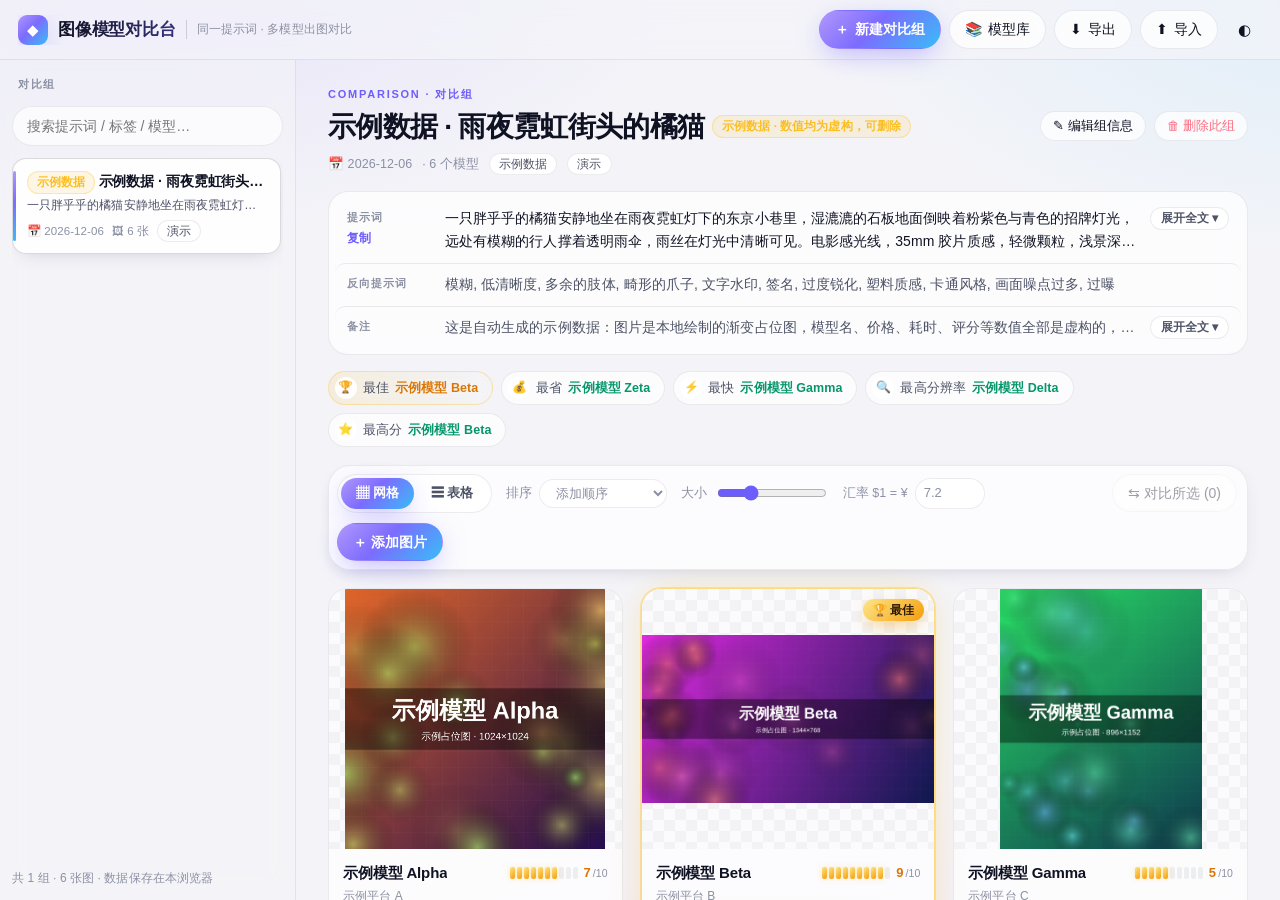
==== index.html @ 83174fe1 "图像模型对比台：初始版本" ====
<!doctype html>
<html lang="zh-Hans" data-theme="dark">
<head>
<meta charset="utf-8">
<meta name="viewport" content="width=device-width,initial-scale=1">
<title>图像模型对比台</title>
<link rel="icon" href="data:image/svg+xml,%3Csvg xmlns='http://www.w3.org/2000/svg' viewBox='0 0 100 100'%3E%3Ctext y='.9em' font-size='90'%3E🖼️%3C/text%3E%3C/svg%3E">
<style>
:root{
 --font:"Inter","SF Pro Display",-apple-system,BlinkMacSystemFont,"Segoe UI Variable Display","Segoe UI","PingFang SC","HarmonyOS Sans SC","MiSans","Microsoft YaHei UI","Microsoft YaHei","Noto Sans CJK SC","Noto Sans SC",sans-serif;
 --mono:"JetBrains Mono","SF Mono","Cascadia Code",ui-monospace,Menlo,Consolas,monospace;
 --bg:#07080c;--bg-glow1:rgba(124,92,255,.20);--bg-glow2:rgba(34,211,238,.10);--bg-glow3:rgba(236,72,153,.07);
 --surface:rgba(255,255,255,.035);--surface2:rgba(255,255,255,.065);--surface3:rgba(255,255,255,.10);--solid:#11131b;--solid2:#161924;
 --line:rgba(255,255,255,.075);--line2:rgba(255,255,255,.14);
 --fg:#f3f4f8;--fg2:#a7abba;--fg3:#676c7d;
 --acc:#8b7bff;--acc2:#6d5dfc;--acc-grad:linear-gradient(135deg,#b197fc 0%,#7c6cff 45%,#38bdf8 100%);--acc-glow:0 8px 28px -6px rgba(124,108,255,.55);
 --good:#34d399;--goodbg:rgba(52,211,153,.12);--gold:#fbbf24;--gold-grad:linear-gradient(135deg,#fde68a,#f59e0b);--bad:#fb7185;--warn:#fbbf24;
 --thumb:260px;--r-lg:20px;--r:14px;--r-sm:10px;
 --shadow:0 20px 50px -12px rgba(0,0,0,.6);--shadow-sm:0 6px 20px -8px rgba(0,0,0,.5);
 --checker:repeating-conic-gradient(rgba(255,255,255,.025) 0 25%,transparent 0 50%) 0 0/22px 22px,#0c0e14;
 --ease:cubic-bezier(.22,.8,.26,1);
}
[data-theme=light]{
 --bg:#f4f4f8;--bg-glow1:rgba(124,92,255,.14);--bg-glow2:rgba(56,189,248,.12);--bg-glow3:rgba(236,72,153,.06);
 --surface:rgba(255,255,255,.72);--surface2:rgba(255,255,255,.92);--surface3:rgba(15,20,45,.06);--solid:#ffffff;--solid2:#f7f7fb;
 --line:rgba(20,24,50,.08);--line2:rgba(20,24,50,.16);
 --fg:#0f1222;--fg2:#4d5266;--fg3:#8b90a3;
 --acc:#6d5dfc;--acc2:#5b4bf0;--good:#059669;--goodbg:rgba(5,150,105,.10);--gold:#d97706;
 --shadow:0 20px 50px -16px rgba(30,30,80,.25);--shadow-sm:0 6px 20px -10px rgba(30,30,80,.25);
 --checker:repeating-conic-gradient(rgba(15,20,45,.035) 0 25%,transparent 0 50%) 0 0/22px 22px,#fbfbfd;
}
*{box-sizing:border-box}
html,body{margin:0;height:100%}
body{background:radial-gradient(1100px 600px at 8% -12%,var(--bg-glow1),transparent 60%),radial-gradient(900px 520px at 105% -5%,var(--bg-glow2),transparent 60%),radial-gradient(800px 600px at 60% 120%,var(--bg-glow3),transparent 60%),var(--bg);background-attachment:fixed;color:var(--fg);font:14px/1.6 var(--font);-webkit-font-smoothing:antialiased;font-feature-settings:"cv11","ss01","tnum" 0;letter-spacing:.005em}
::selection{background:rgba(139,123,255,.35)}
::-webkit-scrollbar{width:10px;height:10px}::-webkit-scrollbar-thumb{background:var(--surface3);border-radius:10px;border:2px solid transparent;background-clip:padding-box}::-webkit-scrollbar-track{background:transparent}
button,input,select,textarea{font:inherit;color:inherit}
input,select,textarea{background:var(--surface);border:1px solid var(--line);border-radius:var(--r-sm);padding:8px 11px;outline:none;width:100%;transition:border-color .2s,box-shadow .2s,background .2s}
input:hover,select:hover,textarea:hover{border-color:var(--line2)}
input:focus,select:focus,textarea:focus{border-color:var(--acc);box-shadow:0 0 0 3px rgba(139,123,255,.18);background:var(--surface2)}
select option{background:var(--solid);color:var(--fg)}
textarea{resize:vertical;line-height:1.55}
input[type=checkbox]{width:16px;height:16px;accent-color:var(--acc);margin:0}
input[type=range]{padding:0;width:110px;accent-color:var(--acc);background:none;border:0;box-shadow:none}
input[type=file]{padding:6px;font-size:12px}
.num,td.num,.metric .v,.chip,.cny,.score b{font-variant-numeric:tabular-nums}
.btn{display:inline-flex;align-items:center;gap:6px;background:var(--surface);border:1px solid var(--line);border-radius:999px;padding:7px 15px;cursor:pointer;white-space:nowrap;transition:all .2s var(--ease);font-weight:500;backdrop-filter:blur(10px)}
.btn:hover{border-color:var(--line2);background:var(--surface2);transform:translateY(-1px)}
.btn:active{transform:translateY(0) scale(.98)}
.btn.primary{background:var(--acc-grad);border-color:transparent;color:#fff;box-shadow:var(--acc-glow);font-weight:600}
.btn.primary:hover{filter:brightness(1.08);box-shadow:0 10px 34px -6px rgba(124,108,255,.7)}
.btn.danger{color:var(--bad)}
.btn.danger:hover{border-color:rgba(251,113,133,.5);background:rgba(251,113,133,.08)}
.btn.sm{padding:4px 12px;font-size:12.5px}
.btn:disabled{opacity:.4;cursor:not-allowed;transform:none;box-shadow:none}
.icon-btn{background:none;border:1px solid transparent;border-radius:999px;width:36px;height:36px;display:inline-flex;align-items:center;justify-content:center;cursor:pointer;font-size:15px;transition:.2s}
.icon-btn:hover{background:var(--surface2);border-color:var(--line)}
.link{background:none;border:0;color:var(--acc);cursor:pointer;padding:0 4px;font-size:12px;font-weight:600}
.link:hover{text-decoration:underline}
.spacer{flex:1}
.hint{color:var(--fg3);font-size:12px}
/* header */
.top{height:60px;display:flex;align-items:center;gap:8px;padding:0 18px;border-bottom:1px solid var(--line);background:color-mix(in srgb,var(--bg) 70%,transparent);backdrop-filter:blur(18px) saturate(1.4);position:sticky;top:0;z-index:20}
.brand{display:flex;align-items:center;gap:10px;white-space:nowrap;min-width:0;overflow:hidden}
.logo{width:30px;height:30px;border-radius:9px;background:var(--acc-grad);display:grid;place-items:center;color:#fff;font-size:15px;box-shadow:var(--acc-glow);flex:none}
.brand-t{font-weight:750;font-size:17px;letter-spacing:-.01em;background:linear-gradient(90deg,var(--fg),color-mix(in srgb,var(--fg) 60%,var(--acc)));-webkit-background-clip:text;background-clip:text;color:transparent}
.brand small{font-weight:500;color:var(--fg3);font-size:12px;border-left:1px solid var(--line2);padding-left:10px}
.layout{display:flex;height:calc(100% - 60px)}
/* sidebar */
aside{width:296px;flex:none;border-right:1px solid var(--line);background:color-mix(in srgb,var(--bg) 55%,transparent);backdrop-filter:blur(14px);display:flex;flex-direction:column;padding:16px 12px 12px;gap:12px;overflow:hidden}
.side-title{font-size:11px;letter-spacing:.14em;text-transform:uppercase;color:var(--fg3);font-weight:700;padding:0 6px}
#search{border-radius:999px;padding-left:14px}
#setList{overflow:auto;flex:1;display:flex;flex-direction:column;gap:4px;padding-right:2px}
.set-item{position:relative;padding:11px 12px 11px 14px;border-radius:var(--r);cursor:pointer;border:1px solid transparent;transition:all .2s var(--ease)}
.set-item:hover{background:var(--surface);border-color:var(--line)}
.set-item.active{background:var(--surface2);border-color:var(--line2);box-shadow:var(--shadow-sm)}
.set-item.active::before{content:"";position:absolute;left:0;top:12px;bottom:12px;width:3px;border-radius:3px;background:var(--acc-grad)}
.set-item .t{font-weight:650;overflow:hidden;text-overflow:ellipsis;white-space:nowrap;letter-spacing:-.005em}
.set-item .p{font-size:12px;color:var(--fg2);overflow:hidden;display:-webkit-box;-webkit-line-clamp:1;-webkit-box-orient:vertical;margin-top:2px}
.set-item .s{font-size:11.5px;color:var(--fg3);display:flex;gap:8px;flex-wrap:wrap;margin-top:5px;align-items:center}
.tag{display:inline-block;background:var(--surface2);border:1px solid var(--line);border-radius:999px;padding:0 9px;font-size:11.5px;color:var(--fg2);line-height:20px}
.badge{display:inline-flex;align-items:center;gap:4px;border-radius:999px;padding:1px 9px;font-size:11.5px;font-weight:650;line-height:19px;white-space:nowrap}
.badge.warn{background:rgba(251,191,36,.12);color:var(--warn);border:1px solid rgba(251,191,36,.3)}
.badge.gold{background:var(--gold-grad);color:#2a1800}
/* main */
main{flex:1;overflow:auto;padding:26px 32px 80px;scroll-behavior:smooth}
.empty{max-width:560px;margin:12vh auto;text-align:center;color:var(--fg2)}
.empty .big{font-size:60px;filter:drop-shadow(0 10px 30px rgba(124,108,255,.5))}
.empty h2{color:var(--fg);letter-spacing:-.02em}
main.anim .set-head{animation:fadeUp .4s var(--ease)}
.eyebrow{font-size:11px;letter-spacing:.16em;text-transform:uppercase;color:var(--acc);font-weight:700;margin-bottom:6px}
.set-head h1{margin:0;font-size:28px;line-height:1.2;letter-spacing:-.025em;font-weight:780}
.row{display:flex;align-items:center;gap:8px;flex-wrap:wrap}
.meta-line{color:var(--fg3);font-size:12.5px;margin:10px 0 16px;display:flex;gap:10px;flex-wrap:wrap;align-items:center}
.prompt-box{background:var(--surface);border:1px solid var(--line);border-radius:var(--r-lg);padding:6px 6px;backdrop-filter:blur(12px);display:grid;gap:2px}
.pb-row{display:grid;grid-template-columns:86px 1fr;gap:12px;padding:9px 12px;border-radius:var(--r-sm);align-items:start}
.pb-row+.pb-row{border-top:1px solid var(--line)}
.lbl{font-size:11px;letter-spacing:.08em;color:var(--fg3);font-weight:700;padding-top:2px;display:flex;flex-direction:column;gap:2px}
.prompt{color:var(--fg)}
.prompt.neg{color:var(--fg2)}
/* collapsible */
.clampbox{display:flex;align-items:flex-start;gap:10px;min-width:0}
.clampbox .clamp{flex:1;min-width:0;display:-webkit-box;-webkit-box-orient:vertical;-webkit-line-clamp:var(--lines,2);overflow:hidden;white-space:pre-wrap;word-break:break-word;transition:color .2s}
.clampbox:not(.open):not(.short) .clamp{cursor:pointer}
.clampbox:not(.open):not(.short) .clamp:hover{color:var(--fg)}
.clampbox.open .clamp{display:block;-webkit-line-clamp:unset;overflow:visible;animation:fadeIn .25s}
.toggle{flex:none;background:var(--surface2);border:1px solid var(--line);color:var(--fg2);border-radius:999px;padding:1px 10px;font-size:11.5px;cursor:pointer;font-weight:600;transition:.2s;white-space:nowrap}
.toggle:hover{color:var(--fg);border-color:var(--acc)}
.toggle .t-close{display:none}
.clampbox.open .toggle .t-open{display:none}
.clampbox.open .toggle .t-close{display:inline}
.clampbox.short .toggle{display:none}
.summary{display:flex;gap:8px;flex-wrap:wrap;margin:16px 0 4px}
.sum-item{display:inline-flex;align-items:center;gap:6px;background:var(--surface);border:1px solid var(--line);border-radius:999px;padding:5px 14px 5px 6px;font-size:12.5px;color:var(--fg2);backdrop-filter:blur(10px)}
.sum-item .ic{width:22px;height:22px;border-radius:50%;display:grid;place-items:center;background:var(--surface2);font-size:12px}
.sum-item b{color:var(--good);font-weight:650}
.sum-item.gold{border-color:rgba(251,191,36,.35);background:linear-gradient(90deg,rgba(251,191,36,.12),transparent)}
.sum-item.gold b{color:var(--gold)}
/* toolbar */
.toolbar{display:flex;gap:10px 14px;align-items:center;flex-wrap:wrap;margin:18px 0;position:sticky;top:-14px;z-index:5;padding:8px 10px 8px 8px;background:color-mix(in srgb,var(--solid) 72%,transparent);backdrop-filter:blur(18px) saturate(1.3);border:1px solid var(--line);border-radius:22px;box-shadow:var(--shadow-sm)}
.toolbar label{display:flex;align-items:center;gap:7px;color:var(--fg3);font-size:12.5px;white-space:nowrap;font-weight:500}
.toolbar select{width:auto;border-radius:999px;padding:5px 12px;font-size:13px}
.toolbar input[type=number]{width:70px;padding:4px 8px;border-radius:999px;font-size:13px}
.seg{display:inline-flex;background:var(--surface);border:1px solid var(--line);border-radius:999px;padding:3px;gap:2px}
.seg button{background:none;border:0;padding:5px 15px;cursor:pointer;border-radius:999px;color:var(--fg2);font-weight:600;font-size:13px;transition:all .25s var(--ease)}
.seg button:hover{color:var(--fg)}
.seg button.on{background:var(--acc-grad);color:#fff;box-shadow:var(--acc-glow)}
/* grid */
.grid{display:grid;grid-template-columns:repeat(auto-fill,minmax(var(--thumb),1fr));gap:18px}
.card{background:var(--surface);border:1px solid var(--line);border-radius:var(--r-lg);overflow:hidden;position:relative;display:flex;flex-direction:column;transition:transform .35s var(--ease),box-shadow .35s var(--ease),border-color .3s;backdrop-filter:blur(10px)}
main.anim .card{animation:fadeUp .45s var(--ease) both}
main.anim .card:nth-child(2){animation-delay:.03s}main.anim .card:nth-child(3){animation-delay:.06s}main.anim .card:nth-child(4){animation-delay:.09s}main.anim .card:nth-child(5){animation-delay:.12s}main.anim .card:nth-child(n+6){animation-delay:.15s}
.card:hover{transform:translateY(-4px);border-color:var(--line2);box-shadow:var(--shadow),0 0 0 1px rgba(139,123,255,.25),0 0 40px -10px rgba(124,108,255,.45)}
.card.is-best{border-color:rgba(251,191,36,.55);box-shadow:0 0 0 1px rgba(251,191,36,.35),0 0 36px -12px rgba(251,191,36,.55)}
.card.picked{box-shadow:0 0 0 2px var(--acc),var(--acc-glow)}
.thumb{height:var(--thumb);background:var(--checker);display:flex;align-items:center;justify-content:center;cursor:zoom-in;overflow:hidden;position:relative}
.thumb::after{content:"";position:absolute;inset:auto 0 0 0;height:40%;background:linear-gradient(transparent,rgba(0,0,0,.25));opacity:0;transition:.3s;pointer-events:none}
.card:hover .thumb::after{opacity:1}
.thumb img{max-width:100%;max-height:100%;object-fit:contain;display:block;transition:transform .6s var(--ease)}
.card:hover .thumb img{transform:scale(1.035)}
.pick{position:absolute;top:10px;left:10px;background:rgba(10,12,18,.55);backdrop-filter:blur(10px);border:1px solid rgba(255,255,255,.15);border-radius:999px;padding:3px 10px 3px 7px;display:flex;align-items:center;gap:6px;font-size:11.5px;color:#fff;cursor:pointer;z-index:2;opacity:.0;transition:.25s;font-weight:600}
.card:hover .pick,.card.picked .pick,.grid.has-picks .pick{opacity:1}
.best-badge{position:absolute;top:10px;right:10px;background:var(--gold-grad);color:#2a1800;border-radius:999px;padding:2px 10px;font-size:11.5px;font-weight:750;z-index:2;box-shadow:0 6px 18px -4px rgba(245,158,11,.6)}
.cap{padding:12px 14px 14px;display:flex;flex-direction:column;gap:8px}
.cap-row{display:flex;justify-content:space-between;gap:8px;align-items:center}
.cap .model{font-weight:700;font-size:15px;letter-spacing:-.01em;overflow:hidden;text-overflow:ellipsis;white-space:nowrap}
.cap .prov{font-size:12px;color:var(--fg3);overflow:hidden;text-overflow:ellipsis;white-space:nowrap;margin-top:-6px}
.chips{display:flex;flex-wrap:wrap;gap:5px}
.chip{display:inline-flex;align-items:center;gap:4px;font-size:11.5px;background:var(--surface2);border:1px solid var(--line);border-radius:999px;padding:1px 9px;color:var(--fg2);white-space:nowrap;line-height:20px}
.chip .cny{color:var(--fg3)}
.chip.hl,td.hl{background:var(--goodbg);color:var(--good);border-color:rgba(52,211,153,.3);font-weight:650}
.chip.hl .cny{color:inherit;opacity:.75}
.card .edit{position:absolute;right:10px;top:calc(var(--thumb) - 42px);opacity:0;transform:translateY(6px);transition:.25s var(--ease);background:rgba(10,12,18,.6);color:#fff;border-color:rgba(255,255,255,.18)}
.card:hover .edit{opacity:1;transform:none}
.cny{color:var(--fg3);font-weight:500;font-size:.88em;margin-left:2px}
/* 10-point score */
.score{display:inline-flex;align-items:center;gap:6px;white-space:nowrap}
.score .segs{display:inline-flex;gap:2px}
.score .segs i{width:5px;height:12px;border-radius:2px;background:var(--surface3)}
.score .segs i.on{background:var(--gold-grad);box-shadow:0 0 6px -1px rgba(251,191,36,.6)}
.score b{font-size:13px;color:var(--gold);font-weight:750}
.score small{color:var(--fg3);font-size:10.5px;margin-left:-4px}
.score.lg .segs i{width:12px;height:18px;border-radius:4px}
.score.lg b{font-size:20px}
.score.lg small{font-size:12px}
.score-input{display:inline-flex;gap:4px;flex-wrap:wrap}
.score-input button{width:30px;height:30px;border-radius:8px;border:1px solid var(--line);background:var(--surface);color:var(--fg2);cursor:pointer;font-size:12.5px;font-weight:650;transition:all .15s var(--ease);padding:0}
.score-input button:hover{border-color:var(--gold);transform:translateY(-1px)}
.score-input button.on{background:var(--gold-grad);border-color:transparent;color:#2a1800;box-shadow:0 4px 12px -4px rgba(245,158,11,.6)}
.score-input button.pre{background:rgba(251,191,36,.25);color:var(--fg)}
.add-card{border:1.5px dashed var(--line2);border-radius:var(--r-lg);min-height:calc(var(--thumb) + 96px);display:flex;flex-direction:column;align-items:center;justify-content:center;color:var(--fg3);cursor:pointer;gap:6px;text-align:center;padding:16px;transition:all .25s var(--ease);background:linear-gradient(135deg,transparent,rgba(124,108,255,.04))}
.add-card:hover{border-color:var(--acc);color:var(--fg);background:linear-gradient(135deg,rgba(124,108,255,.06),rgba(56,189,248,.06))}
.add-card .plus{width:52px;height:52px;border-radius:50%;display:grid;place-items:center;font-size:26px;background:var(--surface2);border:1px solid var(--line);transition:.3s var(--ease)}
.add-card:hover .plus{background:var(--acc-grad);color:#fff;box-shadow:var(--acc-glow);transform:rotate(90deg)}
/* table */
.tbl-wrap{overflow:auto;border:1px solid var(--line);border-radius:var(--r-lg);background:var(--surface);backdrop-filter:blur(12px)}
main.anim .tbl-wrap{animation:fadeUp .4s var(--ease)}
table{border-collapse:separate;border-spacing:0;width:100%;font-size:13px}
th,td{padding:11px 14px;border-bottom:1px solid var(--line);text-align:left;vertical-align:middle}
tbody tr:last-child td{border-bottom:0}
th{position:sticky;top:0;background:color-mix(in srgb,var(--solid) 92%,transparent);backdrop-filter:blur(10px);font-weight:700;color:var(--fg3);white-space:nowrap;z-index:1;font-size:11.5px;letter-spacing:.06em}
th[data-sort]{cursor:pointer}
th[data-sort]:hover{color:var(--fg)}
th.sorted{color:var(--acc)}
tbody tr{cursor:pointer;transition:background .2s}
tbody tr:hover{background:var(--surface2)}
td.num{white-space:nowrap}
td.hl{border-radius:0}
td .mini{width:72px;height:72px;object-fit:cover;border-radius:12px;display:block;background:var(--checker);transition:transform .3s var(--ease);box-shadow:var(--shadow-sm)}
tbody tr:hover .mini{transform:scale(1.06)}
td.params{max-width:240px;color:var(--fg2);font-size:12px;white-space:pre-wrap;font-family:var(--mono);font-size:11.5px}
td.notes{max-width:280px;color:var(--fg2);font-size:12px}
tr.best-row td:first-child{box-shadow:inset 3px 0 0 var(--gold)}
.tbl-model{font-weight:700;font-size:14px}
/* overlays & modals */
.overlay{position:fixed;inset:0;z-index:100;background:rgba(4,5,9,.72);backdrop-filter:blur(14px) saturate(1.2);display:flex;animation:fadeIn .22s ease}
.modal-wrap{align-items:center;justify-content:center;padding:24px}
.modal{background:color-mix(in srgb,var(--solid) 94%,transparent);border:1px solid var(--line2);border-radius:24px;box-shadow:var(--shadow),0 0 0 1px rgba(255,255,255,.02) inset;width:min(640px,100%);max-height:calc(100vh - 48px);display:flex;flex-direction:column;animation:pop .3s var(--ease)}
.modal.wide{width:min(1120px,100%)}
.modal header{padding:16px 22px;border-bottom:1px solid var(--line);display:flex;align-items:center;gap:10px}
.modal header h2{margin:0;font-size:18px;letter-spacing:-.015em;font-weight:750}
.modal .body{padding:20px 22px;overflow:auto}
.modal footer{padding:14px 22px;border-top:1px solid var(--line);display:flex;gap:8px;justify-content:flex-end;flex-wrap:wrap;align-items:center}
.form label{display:flex;flex-direction:column;gap:6px;font-size:12px;color:var(--fg3);margin-bottom:14px;font-weight:600;letter-spacing:.02em}
.form label small{color:var(--fg3);font-weight:400;letter-spacing:0}
.form label.check{flex-direction:row;align-items:center;gap:8px;color:var(--fg2);font-size:13px}
.form-sec{font-size:11px;letter-spacing:.14em;color:var(--acc);font-weight:750;margin:4px 0 10px;text-transform:uppercase}
.g2{display:grid;grid-template-columns:1fr 1fr;gap:12px}
.g3{display:grid;grid-template-columns:1fr 1fr 1fr;gap:12px}
.cost-in{display:flex;gap:6px}
.cost-in input{flex:1;min-width:0}
.cost-in select{width:88px;flex:none}
.cny-live{font-size:12.5px;color:var(--good);font-weight:650;min-height:18px;font-variant-numeric:tabular-nums}
.ef{display:grid;grid-template-columns:minmax(0,1fr) minmax(0,1.25fr);gap:22px}
.ef-preview{background:var(--checker);border-radius:var(--r-lg);border:1px solid var(--line);display:flex;align-items:center;justify-content:center;min-height:320px;max-height:72vh;overflow:hidden;position:sticky;top:0}
.ef-preview img{max-width:100%;max-height:72vh;object-fit:contain}
.score-row{display:flex;align-items:center;gap:10px;flex-wrap:wrap;margin-bottom:14px}
.score-row .lbl2{font-size:12px;color:var(--fg3);font-weight:600}
.queue-info{color:var(--fg3);font-size:13px;margin-right:auto}
/* lightbox */
.lb{flex-direction:row;background:rgba(3,4,7,.88)}
.lb-stage{flex:1;position:relative;overflow:hidden;min-width:0}
.zoom-stage{position:absolute;inset:0;overflow:hidden;cursor:grab;touch-action:none;display:flex;align-items:center;justify-content:center}
.zoom-stage.dragging{cursor:grabbing}
.lb .zoom-stage{inset:56px 24px 76px}
.zoom-stage img{max-width:100%;max-height:100%;object-fit:contain;transform-origin:center center;user-select:none;-webkit-user-drag:none;will-change:transform;border-radius:4px;box-shadow:0 30px 80px -20px rgba(0,0,0,.8);animation:imgIn .35s var(--ease)}
.glass-dark{background:rgba(18,20,28,.6);backdrop-filter:blur(16px) saturate(1.4);border:1px solid rgba(255,255,255,.1);color:#fff}
.lb-tools{position:absolute;left:50%;bottom:18px;transform:translateX(-50%);display:flex;gap:2px;align-items:center;border-radius:999px;padding:5px;z-index:3}
.lb-tools button{background:none;border:0;color:#fff;cursor:pointer;padding:5px 12px;border-radius:999px;font-size:13px;transition:.2s}
.lb-tools button:hover{background:rgba(255,255,255,.12)}
.lb-tools .pct{min-width:54px;text-align:center;font-variant-numeric:tabular-nums;font-size:12.5px;opacity:.85}
.lb-tools .sep{width:1px;height:16px;background:rgba(255,255,255,.15);margin:0 4px}
.lb-nav{position:absolute;top:50%;transform:translateY(-50%);width:48px;height:48px;border-radius:50%;font-size:22px;cursor:pointer;z-index:3;transition:all .25s var(--ease);display:grid;place-items:center}
.lb-nav:hover{background:var(--acc-grad);border-color:transparent;box-shadow:var(--acc-glow);transform:translateY(-50%) scale(1.06)}
.lb-nav.prev{left:18px}.lb-nav.next{right:18px}
.lb-top{position:absolute;top:14px;left:18px;right:70px;display:flex;justify-content:space-between;gap:8px;z-index:3;pointer-events:none}
.lb-top>*{pointer-events:auto;border-radius:999px;padding:4px 14px;font-size:12.5px}
.lb-top .keys{color:rgba(255,255,255,.65)}
.lb-panel{width:420px;flex:none;background:color-mix(in srgb,var(--solid) 92%,transparent);backdrop-filter:blur(20px);border-left:1px solid var(--line);overflow:auto;padding:24px 22px 36px;animation:slideIn .35s var(--ease)}
.lb-panel h2{margin:8px 0 2px;font-size:24px;letter-spacing:-.025em;word-break:break-word;font-weight:780;line-height:1.2}
.lb-panel .prov{color:var(--fg3);margin-bottom:12px;font-size:13px}
.metrics{display:grid;grid-template-columns:1fr 1fr;gap:8px;margin:18px 0 6px}
.metric{background:var(--surface);border-radius:var(--r);padding:11px 13px;border:1px solid var(--line);transition:.2s;position:relative;overflow:hidden}
.metric .k{font-size:11px;color:var(--fg3);letter-spacing:.06em;font-weight:650}
.metric .v{font-size:18px;font-weight:750;letter-spacing:-.01em;word-break:break-all;margin-top:2px}
.metric .v .cny{font-size:12.5px}
.metric.hl{border-color:rgba(52,211,153,.4);background:linear-gradient(135deg,rgba(52,211,153,.14),rgba(52,211,153,.03))}
.metric.hl .v{color:var(--good)}
.metric .tagline{font-size:11px;color:var(--good);font-weight:650;margin-top:2px}
.sec{margin-top:18px}
.sec h3{font-size:11px;color:var(--fg3);margin:0 0 7px;font-weight:750;letter-spacing:.1em}
.sec .txt{white-space:pre-wrap;word-break:break-word;background:var(--surface);border:1px solid var(--line);border-radius:var(--r-sm);padding:9px 12px;font-size:13px}
.sec .clampbox{background:var(--surface);border:1px solid var(--line);border-radius:var(--r-sm);padding:9px 12px;font-size:13px;color:var(--fg2)}
.kv{width:100%;border-collapse:separate;border-spacing:0;font-size:12.5px;background:var(--surface);border:1px solid var(--line);border-radius:var(--r-sm);overflow:hidden}
.kv td{padding:7px 12px;border-bottom:1px solid var(--line)}
.kv tr:last-child td{border-bottom:0}
.kv td:first-child{color:var(--fg3);white-space:nowrap;width:1%}
.kv td:last-child{font-family:var(--mono);font-size:12px}
.pros .txt{border-left:3px solid var(--good)}
.cons .txt{border-left:3px solid var(--bad)}
.lb-actions{display:flex;gap:6px;flex-wrap:wrap;margin-top:22px}
.close-x{position:absolute;top:12px;right:434px;z-index:4;width:38px;height:38px}
/* compare */
.cmp{flex-direction:column;background:rgba(3,4,7,.92)}
.cmp-bar{display:flex;align-items:center;gap:14px;padding:12px 18px;border-bottom:1px solid var(--line);flex-wrap:wrap;background:color-mix(in srgb,var(--solid) 85%,transparent)}
.cmp-bar label{display:flex;gap:7px;align-items:center;font-size:13px;color:var(--fg2)}
.cmp-grid{flex:1;display:grid;gap:10px;padding:10px;min-height:0;grid-auto-rows:minmax(0,1fr)}
.cmp-pane{display:flex;flex-direction:column;background:var(--solid);border-radius:var(--r-lg);overflow:hidden;min-height:0;border:1px solid var(--line);animation:fadeUp .4s var(--ease) both}
.cmp-pane.is-best{border-color:rgba(251,191,36,.55)}
.cmp-head{padding:9px 12px;display:flex;gap:6px;align-items:center;flex-wrap:wrap;font-size:12px;border-bottom:1px solid var(--line)}
.cmp-head b{font-size:14px;margin-right:4px;letter-spacing:-.01em}
.cmp-stage{flex:1;position:relative;background:var(--checker);min-height:0}
#dropOverlay{position:fixed;inset:12px;z-index:300;display:none;align-items:center;justify-content:center;background:radial-gradient(circle at center,rgba(124,108,255,.25),rgba(7,8,12,.6));border:2px dashed var(--acc);border-radius:28px;font-size:24px;font-weight:750;color:#fff;letter-spacing:-.01em;pointer-events:none;backdrop-filter:blur(6px)}
#dropOverlay.on{display:flex;animation:fadeIn .2s}
#toast{position:fixed;left:50%;bottom:30px;transform:translateX(-50%) translateY(20px);background:color-mix(in srgb,var(--solid) 85%,transparent);backdrop-filter:blur(16px);border:1px solid var(--line2);color:var(--fg);padding:10px 18px;border-radius:999px;opacity:0;transition:all .3s var(--ease);z-index:400;pointer-events:none;font-weight:600;box-shadow:var(--shadow)}
#toast.on{opacity:1;transform:translateX(-50%)}
.only-mobile{display:none}
.lib-table td,.lib-table th{font-size:13px}
@keyframes fadeIn{from{opacity:0}to{opacity:1}}
@keyframes fadeUp{from{opacity:0;transform:translateY(10px)}to{opacity:1;transform:none}}
@keyframes pop{from{opacity:0;transform:translateY(8px) scale(.97)}to{opacity:1;transform:none}}
@keyframes slideIn{from{opacity:0;transform:translateX(24px)}to{opacity:1;transform:none}}
@keyframes imgIn{from{opacity:0;filter:blur(6px)}to{opacity:1;filter:none}}
@media (prefers-reduced-motion:reduce){*{animation:none!important;transition:none!important}}
@media (max-width:900px){
 aside{position:fixed;top:60px;bottom:0;left:0;z-index:30;transform:translateX(-100%);transition:.3s var(--ease);box-shadow:var(--shadow);background:var(--solid)}
 aside.open{transform:none}
 .only-mobile{display:inline-flex}
 .top{gap:4px;padding:0 10px}
 .top .btn .lbl-txt,.brand small{display:none}
 .top .btn{padding:7px 10px}
 .brand-t{font-size:15px}
 main{padding:16px 14px 60px}
 .set-head h1{font-size:22px}
 .toolbar{border-radius:var(--r-lg)}
 .pick{opacity:1}
 .pb-row{grid-template-columns:1fr;gap:4px}
 .lb{flex-direction:column}
 .lb-stage{flex:none;height:55vh}
 .lb .zoom-stage{inset:48px 8px 64px}
 .lb-panel{width:auto;border-left:0;border-top:1px solid var(--line)}
 .lb-top .keys{display:none}
 .close-x{right:12px}
 .ef{grid-template-columns:1fr}
 .ef-preview{position:static;min-height:200px;max-height:40vh}
 .ef-preview img{max-height:40vh}
 .g3{grid-template-columns:1fr 1fr}
}

</style>
</head>
<body>
<header class="top">
  <button id="btnMenu" class="icon-btn only-mobile" title="对比组列表">☰</button>
  <div class="brand"><span class="logo">◆</span><span class="brand-t">图像模型对比台</span><small>同一提示词 · 多模型出图对比</small></div>
  <div class="spacer"></div>
  <button id="btnNewSet" class="btn primary">＋ <span class="lbl-txt">新建对比组</span></button>
  <button id="btnModels" class="btn">📚 <span class="lbl-txt">模型库</span></button>
  <button id="btnExport" class="btn" title="导出全部数据（含图片）为一个 JSON 文件">⬇ <span class="lbl-txt">导出</span></button>
  <button id="btnImport" class="btn" title="从导出的 JSON 文件导入">⬆ <span class="lbl-txt">导入</span></button>
  <button id="btnTheme" class="icon-btn" title="切换深色 / 浅色">◐</button>
</header>
<div class="layout">
  <aside id="sidebar">
    <div class="side-title">对比组</div>
    <input id="search" type="search" placeholder="搜索提示词 / 标签 / 模型…">
    <div id="setList"></div>
    <div class="hint" id="storageHint"></div>
  </aside>
  <main id="main"></main>
</div>
<div id="dropOverlay">松开鼠标，把图片添加到当前对比组</div>
<div id="toast"></div>
<input type="file" id="addFiles" accept="image/*" multiple hidden>
<input type="file" id="importFile" accept=".json,application/json" hidden>
<datalist id="modelList"></datalist>
<script>
'use strict';
/* ========== 工具函数 ========== */
const $=(s,r=document)=>r.querySelector(s);
const $$=(s,r=document)=>[...r.querySelectorAll(s)];
const esc=s=>String(s??'').replace(/[&<>"']/g,c=>({'&':'&amp;','<':'&lt;','>':'&gt;','"':'&quot;',"'":'&#39;'}[c]));
const uid=()=>Date.now().toString(36)+Math.random().toString(36).slice(2,8);
const today=()=>{const d=new Date();return d.getFullYear()+'-'+String(d.getMonth()+1).padStart(2,'0')+'-'+String(d.getDate()).padStart(2,'0')};
const numOrNull=v=>{if(v===''||v==null)return null;const n=Number(v);return isFinite(n)?n:null};
function toast(msg){const t=$('#toast');t.textContent=msg;t.classList.add('on');clearTimeout(toast._t);toast._t=setTimeout(()=>t.classList.remove('on'),2200)}
const pref={get(k,d){try{const v=localStorage.getItem('imc.'+k);return v==null?d:JSON.parse(v)}catch(e){return d}},set(k,v){try{localStorage.setItem('imc.'+k,JSON.stringify(v))}catch(e){}}};

/* ========== IndexedDB ========== */
let db;
function openDB(){return new Promise((res,rej)=>{const r=indexedDB.open('image-model-compare',1);
 r.onupgradeneeded=()=>{const d=r.result;d.createObjectStore('sets',{keyPath:'id'});const es=d.createObjectStore('entries',{keyPath:'id'});es.createIndex('setId','setId');d.createObjectStore('models',{keyPath:'name'});d.createObjectStore('meta',{keyPath:'key'})};
 r.onsuccess=()=>res(r.result);r.onerror=()=>rej(r.error)})}
const reqP=r=>new Promise((res,rej)=>{r.onsuccess=()=>res(r.result);r.onerror=()=>rej(r.error)});
const store=(s,m='readonly')=>db.transaction(s,m).objectStore(s);
const idb={all:s=>reqP(store(s).getAll()),get:(s,k)=>reqP(store(s).get(k)),put:(s,v)=>reqP(store(s,'readwrite').put(v)),del:(s,k)=>reqP(store(s,'readwrite').delete(k)),clear:s=>reqP(store(s,'readwrite').clear())};

/* ========== 状态 ========== */
const S={sets:[],entries:[],models:[],cur:pref.get('cur',null),view:pref.get('view','grid'),sort:pref.get('sort','order'),thumb:pref.get('thumb',260),rate:pref.get('rate',7.2),q:'',picked:new Set()};
const urls=new Map();
function urlOf(e){if(!e.blob)return '';if(!urls.has(e.id))urls.set(e.id,URL.createObjectURL(e.blob));return urls.get(e.id)}
function dropUrl(id){if(urls.has(id)){URL.revokeObjectURL(urls.get(id));urls.delete(id)}}
const cur=()=>S.sets.find(s=>s.id===S.cur);
const entriesOf=id=>S.entries.filter(e=>e.setId===id);
const modelByName=n=>S.models.find(m=>m.name.toLowerCase()===String(n||'').trim().toLowerCase());

/* ========== 格式化 ========== */
const CURRENCIES=['$','¥','积分','其他'];
function trimNum(n){return Number(n).toFixed(4).replace(/\.?0+$/,'')}
const fmtCNY=v=>'¥'+(v>0&&v<0.01?v.toFixed(4).replace(/0+$/,''):v.toFixed(2));
/* 成本显示（HTML）：美元自动附带人民币折算 */
function fmtCost(e,cny=true){if(e.cost==null)return '—';const c=e.currency||'$';let s=(c==='¥'||c==='$')?c+trimNum(e.cost):trimNum(e.cost)+' '+esc(c);if(cny&&c==='$')s+=` <span class="cny">≈ ${fmtCNY(costCNY(e))}</span>`;return s}
const fmtTime=t=>t==null?'—':trimNum(Math.round(t*100)/100)+'s';
const fmtRes=e=>e.width&&e.height?`${e.width}×${e.height}`:'—';
const mp=e=>e.width&&e.height?(e.width*e.height/1e6).toFixed(2)+' MP':'';
function aspectOf(w,h){if(!w||!h)return '';const r=w/h;const C=[[1,1],[4,3],[3,4],[16,9],[9,16],[3,2],[2,3],[21,9],[9,21],[5,4],[4,5],[2,1],[1,2],[7,4],[4,7],[12,5],[5,12]];
 for(const[a,b]of C)if(Math.abs(r-a/b)<0.012)return a+':'+b;const gcd=(x,y)=>y?gcd(y,x%y):x;const g=gcd(Math.round(w),Math.round(h));if(w/g<=32&&h/g<=32)return w/g+':'+h/g;return r>=1?r.toFixed(2)+':1':'1:'+(1/r).toFixed(2)}
const aspect=e=>e.aspect||aspectOf(e.width,e.height)||'—';
/* 10 分制评分条 */
function stars(n,cls=''){n=Math.round(n||0);let s='';for(let i=1;i<=10;i++)s+=`<i class="${i<=n?'on':''}"></i>`;return `<span class="score ${cls}" title="${n?n+' / 10':'未评分'}"><span class="segs">${s}</span><b>${n||'–'}</b><small>/10</small></span>`}
function parseParams(t){const lines=String(t||'').split(/\n|；|;/).map(s=>s.trim()).filter(Boolean);if(!lines.length)return null;const kv=[];
 for(const l of lines){const m=l.match(/^([^:：=]{1,40})[:：=]\s*(.*)$/);if(!m)return null;kv.push([m[1].trim(),m[2].trim()])}return kv}
function costCNY(e){if(e.cost==null)return null;if(e.currency==='¥')return e.cost;if(e.currency==='$'||!e.currency)return e.cost*(Number(S.rate)||7.2);return null}

/* 可折叠文本（提示词等） */
const expanded=new Set();
function clampBox(key,text,lines=2,cls=''){return `<div class="clampbox ${expanded.has(key)?'open':''}" style="--lines:${lines}"><div class="clamp ${cls}" title="${expanded.has(key)?'':'点击展开全文'}">${esc(text)}</div><button type="button" class="toggle" data-toggle="${esc(key)}"><span class="t-open">展开全文 ▾</span><span class="t-close">收起 ▴</span></button></div>`}
function fixClamps(root=document){requestAnimationFrame(()=>$$('.clampbox',root).forEach(b=>{if(b.classList.contains('open'))return;const c=$('.clamp',b);b.classList.toggle('short',c.scrollHeight<=c.clientHeight+2)}))}
document.addEventListener('click',ev=>{let t=ev.target.closest('[data-toggle]');
 if(!t){const c=ev.target.closest('.clampbox:not(.open):not(.short) .clamp');if(c)t=$('[data-toggle]',c.parentNode)}
 if(!t)return;ev.stopPropagation();const k=t.dataset.toggle;const b=t.closest('.clampbox');
 if(expanded.has(k))expanded.delete(k);else expanded.add(k);b.classList.toggle('open',expanded.has(k));$('.clamp',b).title=expanded.has(k)?'':'点击展开全文';if(!expanded.has(k))fixClamps(b.parentNode)},true);

/* 本组最优值 */
function computeBest(es){
 const r={cheap:new Set(),fast:new Set(),res:new Set(),score:new Set()};
 const pick=(arr,fn,dir,set)=>{const v=arr.map(e=>[e,fn(e)]).filter(x=>x[1]!=null&&!isNaN(x[1]));if(v.length<2)return;const b=dir<0?Math.min(...v.map(x=>x[1])):Math.max(...v.map(x=>x[1]));if(v.every(x=>x[1]===b))return;v.filter(x=>x[1]===b).forEach(x=>set.add(x[0].id))};
 let costFn=costCNY;
 if(!es.some(e=>costCNY(e)!=null)){const cs=new Set(es.filter(e=>e.cost!=null).map(e=>e.currency));if(cs.size===1)costFn=e=>e.cost}
 pick(es,costFn,-1,r.cheap);pick(es,e=>e.time,-1,r.fast);pick(es,e=>e.width&&e.height?e.width*e.height:null,1,r.res);pick(es,e=>e.score||null,1,r.score);
 return r}
function sortEntries(es){const k=S.sort;const a=[...es];const nl=(x,y,f)=>{const A=f(x),B=f(y);if(A==null&&B==null)return 0;if(A==null)return 1;if(B==null)return -1;return A-B};
 const fns={order:(x,y)=>(x.order||0)-(y.order||0),model:(x,y)=>String(x.model).localeCompare(String(y.model),'zh-Hans'),
  cost:(x,y)=>nl(x,y,e=>costCNY(e)??e.cost),time:(x,y)=>nl(x,y,e=>e.time),score:(x,y)=>(y.score||0)-(x.score||0),res:(x,y)=>((y.width||0)*(y.height||0))-((x.width||0)*(x.height||0)),best:(x,y)=>(y.best?1:0)-(x.best?1:0)};
 return a.sort((x,y)=>(fns[k]||fns.order)(x,y)||(x.order||0)-(y.order||0))}
const SORTS=[['order','添加顺序'],['model','模型名称'],['cost','成本 低→高'],['time','速度 快→慢'],['score','评分 高→低'],['res','分辨率 高→低'],['best','最佳优先']];

/* ========== 渲染：侧栏 ========== */
function sortedSets(){return [...S.sets].sort((a,b)=>String(b.date||'').localeCompare(String(a.date||''))||(b.createdAt||0)-(a.createdAt||0))}
function renderSidebar(){
 const q=S.q.trim().toLowerCase();
 const list=sortedSets().filter(s=>{if(!q)return true;const hay=[s.title,s.prompt,s.negative,s.notes,(s.tags||[]).join(' '),...entriesOf(s.id).map(e=>e.model+' '+(e.provider||''))].join(' ').toLowerCase();return hay.includes(q)});
 $('#setList').innerHTML=list.length?list.map(s=>{const n=entriesOf(s.id).length;return `<div class="set-item ${s.id===S.cur?'active':''}" data-set="${s.id}">
  <div class="t">${s.sample?'<span class="badge warn">示例数据</span> ':''}${esc(s.title||'未命名对比组')}</div>
  <div class="p">${esc(s.prompt||'（无提示词）')}</div>
  <div class="s"><span>📅 ${esc(s.date||'')}</span><span>🖼 ${n} 张</span>${(s.tags||[]).filter(t=>t!=='示例数据').slice(0,3).map(t=>`<span class="tag">${esc(t)}</span>`).join('')}</div></div>`}).join('')
  :`<div class="hint" style="padding:10px">${q?'没有匹配的对比组':'还没有对比组，点右上角「新建对比组」'}</div>`;
 $('#storageHint').textContent=`共 ${S.sets.length} 组 · ${S.entries.length} 张图 · 数据保存在本浏览器`;
}

/* ========== 渲染：主区 ========== */
function renderMain(){
 const m=$('#main');const s=cur();
 document.documentElement.style.setProperty('--thumb',S.thumb+'px');
 if(!s){m.innerHTML=`<div class="empty"><div class="big">🖼️</div><h2>开始一次模型对比</h2><p>同一个提示词交给多个图像模型生成后，新建一个「对比组」，把所有出图一次拖进来，再填写成本、耗时、默认参数等信息即可。</p><p><button class="btn primary" data-act="newSet">＋ 新建对比组</button></p><p class="hint">也可以直接把图片拖到这个页面，会自动新建一组。</p></div>`;return}
 const all=entriesOf(s.id);const es=sortEntries(all);const best=computeBest(all);
 const animKey=s.id+'|'+S.view;m.classList.toggle('anim',renderMain._k!==animKey);renderMain._k=animKey;
 const nm=id=>esc(all.find(e=>e.id===id)?.model||'');
 const names=set=>[...set].map(nm).join('、');
 const bestE=all.filter(e=>e.best);const n=S.picked.size;const sum=[];
 if(bestE.length)sum.push(`<span class="sum-item gold"><span class="ic">🏆</span>最佳 <b>${bestE.map(e=>esc(e.model)).join('、')}</b></span>`);
 if(best.cheap.size)sum.push(`<span class="sum-item"><span class="ic">💰</span>最省 <b>${names(best.cheap)}</b></span>`);
 if(best.fast.size)sum.push(`<span class="sum-item"><span class="ic">⚡</span>最快 <b>${names(best.fast)}</b></span>`);
 if(best.res.size)sum.push(`<span class="sum-item"><span class="ic">🔍</span>最高分辨率 <b>${names(best.res)}</b></span>`);
 if(best.score.size)sum.push(`<span class="sum-item"><span class="ic">⭐</span>最高分 <b>${names(best.score)}</b></span>`);
 m.innerHTML=`<section class="set-head">
  <div class="eyebrow">Comparison · 对比组</div>
  <div class="row"><h1>${esc(s.title||'未命名对比组')}</h1>${s.sample?'<span class="badge warn">示例数据 · 数值均为虚构，可删除</span>':''}<div class="spacer"></div>
   <button class="btn sm" data-act="editSet">✎ 编辑组信息</button><button class="btn sm danger" data-act="delSet">🗑 删除此组</button></div>
  <div class="meta-line"><span>📅 ${esc(s.date||'')}</span><span>· ${all.length} 个模型</span>${(s.tags||[]).map(t=>`<span class="tag">${esc(t)}</span>`).join('')}</div>
  <div class="prompt-box"><div class="pb-row"><div class="lbl">提示词<button class="link" data-act="copyPrompt" style="padding:0;text-align:left">复制</button></div>${clampBox(s.id+':prompt',s.prompt||'（未填写）',2,'prompt')}</div>
   ${s.negative?`<div class="pb-row"><div class="lbl">反向提示词</div>${clampBox(s.id+':neg',s.negative,1,'prompt neg')}</div>`:''}
   ${s.notes?`<div class="pb-row"><div class="lbl">备注</div>${clampBox(s.id+':notes',s.notes,1,'prompt neg')}</div>`:''}</div>
  ${sum.length?`<div class="summary">${sum.join('')}</div>`:''}
 </section>
 <div class="toolbar">
  <div class="seg"><button data-view="grid" class="${S.view==='grid'?'on':''}">▦ 网格</button><button data-view="table" class="${S.view==='table'?'on':''}">☰ 表格</button></div>
  <label>排序 <select id="sortSel">${SORTS.map(([k,v])=>`<option value="${k}" ${S.sort===k?'selected':''}>${v}</option>`).join('')}</select></label>
  ${S.view==='grid'?`<label>大小 <input type="range" id="thumbRange" min="140" max="560" step="10" value="${S.thumb}"></label>`:''}
  <label title="比较成本时把美元换算成人民币">汇率 $1 = ¥<input type="number" id="rateInput" step="0.01" min="0" value="${S.rate}"></label>
  <div class="spacer"></div>
  <button class="btn" data-act="compare" title="在图片左上角勾选 2–4 张后并排对比" ${n>=2&&n<=4?'':'disabled'}>⇆ 对比所选 (${n})</button>
  ${n?'<button class="btn sm" data-act="clearPick">清除勾选</button>':''}
  <button class="btn primary" data-act="addImages">＋ 添加图片</button>
 </div>
 <div id="content">${S.view==='grid'?gridHTML(es,best):tableHTML(es,best)}</div>`;
 fixClamps(m);
}
function gridHTML(es,best){
 return `<div class="grid ${S.picked.size?'has-picks':''}">${es.map(e=>`<div class="card ${e.best?'is-best':''} ${S.picked.has(e.id)?'picked':''}" data-id="${e.id}">
  <label class="pick" title="勾选用于并排对比"><input type="checkbox" data-pick="${e.id}" ${S.picked.has(e.id)?'checked':''}>对比</label>
  ${e.best?'<span class="best-badge">🏆 最佳</span>':''}
  <div class="thumb" data-open="${e.id}"><img src="${urlOf(e)}" alt="${esc(e.model)}" loading="lazy" draggable="false"></div>
  <div class="cap"><div class="cap-row"><span class="model" title="${esc(e.model)}">${esc(e.model||'未命名模型')}</span>${stars(e.score)}</div>
   <div class="prov">${esc(e.provider||'　')}</div>
   <div class="chips"><span class="chip ${best.cheap.has(e.id)?'hl':''}" title="成本/张">💰 ${fmtCost(e)}</span><span class="chip ${best.fast.has(e.id)?'hl':''}" title="生成耗时">⚡ ${fmtTime(e.time)}</span><span class="chip ${best.res.has(e.id)?'hl':''}" title="分辨率">🔍 ${fmtRes(e)}</span><span class="chip" title="画面比例">${aspect(e)}</span></div>
  </div><button class="btn sm edit" data-edit="${e.id}">✎ 编辑</button></div>`).join('')}
  <div class="add-card" data-act="addImages"><div class="plus">＋</div><div>拖入图片 或 点击添加</div><div class="hint">支持一次多张；文件名会预填为模型名</div></div></div>`}
function tableHTML(es,best){
 if(!es.length)return `<div class="add-card" data-act="addImages"><div class="plus">＋</div><div>这一组还没有图片，拖入或点击添加</div></div>`;
 const th=(k,label)=>`<th data-sort="${k}" class="${S.sort===k?'sorted':''}" title="点击按此排序">${label}${S.sort===k?' ▾':''}</th>`;
 return `<div class="tbl-wrap"><table><thead><tr><th>图</th>${th('model','模型')}<th>平台</th>${th('cost','成本/张')}${th('time','耗时')}${th('res','分辨率')}<th>比例</th>${th('score','评分 /10')}${th('best','最佳')}<th>默认设置 / 参数</th><th>优缺点 / 备注</th></tr></thead><tbody>
 ${es.map(e=>`<tr data-open="${e.id}" class="${e.best?'best-row':''}"><td><img class="mini" src="${urlOf(e)}" alt="" draggable="false"></td><td><span class="tbl-model">${esc(e.model||'未命名模型')}</span></td><td>${esc(e.provider||'—')}</td>
 <td class="num ${best.cheap.has(e.id)?'hl':''}">${fmtCost(e)}</td>
 <td class="num ${best.fast.has(e.id)?'hl':''}">${fmtTime(e.time)}</td><td class="num ${best.res.has(e.id)?'hl':''}">${fmtRes(e)}<div class="hint">${mp(e)}</div></td><td class="num">${aspect(e)}</td>
 <td class="${best.score.has(e.id)?'hl':''}">${stars(e.score)}</td><td>${e.best?'🏆':''}</td>
 <td class="params">${esc(e.params||'—')}</td><td class="notes">${e.pros?`<div>👍 ${esc(e.pros)}</div>`:''}${e.cons?`<div>👎 ${esc(e.cons)}</div>`:''}${e.notes?`<div>📝 ${esc(e.notes)}</div>`:''}${!e.pros&&!e.cons&&!e.notes?'—':''}</td></tr>`).join('')}
 </tbody></table></div><p class="hint">绿色高亮 = 本组最优（最便宜 / 最快 / 分辨率最高 / 评分最高）；美元成本按上方汇率折算为人民币（≈ ¥）后比较，「积分 / 其他」不参与比较。点击任意行查看大图，点击带 ▾ 的表头可排序。</p>`}
function renderDatalist(){$('#modelList').innerHTML=S.models.map(m=>`<option value="${esc(m.name)}">${esc(m.provider||'')}</option>`).join('')}
function renderAll(){renderSidebar();renderMain();renderDatalist()}

/* ========== 主区事件 ========== */
$('#main').addEventListener('click',async ev=>{
 const t=ev.target;
 if(t.closest('.pick'))return;
 const act=t.closest('[data-act]')?.dataset.act;
 const view=t.closest('[data-view]')?.dataset.view;
 const edit=t.closest('[data-edit]')?.dataset.edit;
 const sortTh=t.closest('th[data-sort]')?.dataset.sort;
 const open=t.closest('[data-open]')?.dataset.open;
 if(view){S.view=view;pref.set('view',view);renderMain();return}
 if(sortTh){S.sort=sortTh;pref.set('sort',sortTh);renderMain();return}
 if(edit){openEntryForm([edit]);return}
 if(open){openLightbox(open);return}
 if(act==='newSet')openSetForm();
 else if(act==='editSet')openSetForm(cur());
 else if(act==='delSet')deleteSet(S.cur);
 else if(act==='addImages')$('#addFiles').click();
 else if(act==='copyPrompt'){const p=cur()?.prompt||'';try{await navigator.clipboard.writeText(p);toast('已复制提示词')}catch(e){window.prompt('复制下面的提示词：',p)}}
 else if(act==='compare')openCompare([...S.picked]);
 else if(act==='clearPick'){S.picked.clear();renderMain()}
});
$('#main').addEventListener('change',ev=>{const t=ev.target;
 if(t.dataset.pick){const id=t.dataset.pick;if(t.checked){if(S.picked.size>=4){t.checked=false;toast('最多同时对比 4 张');return}S.picked.add(id)}else S.picked.delete(id);renderMain()}
 else if(t.id==='sortSel'){S.sort=t.value;pref.set('sort',S.sort);renderMain()}
 else if(t.id==='rateInput'){S.rate=Number(t.value)||7.2;pref.set('rate',S.rate);renderMain()}
});
$('#main').addEventListener('input',ev=>{if(ev.target.id==='thumbRange'){S.thumb=Number(ev.target.value);pref.set('thumb',S.thumb);document.documentElement.style.setProperty('--thumb',S.thumb+'px')}});
$('#setList').addEventListener('click',ev=>{const it=ev.target.closest('[data-set]');if(!it)return;selectSet(it.dataset.set);$('#sidebar').classList.remove('open')});
$('#search').addEventListener('input',ev=>{S.q=ev.target.value;renderSidebar()});
function selectSet(id){S.cur=id;pref.set('cur',id);S.picked.clear();renderAll();$('#main').scrollTop=0}
$('#btnNewSet').onclick=()=>openSetForm();
$('#btnModels').onclick=()=>openModelLib();
$('#btnExport').onclick=()=>exportAll();
$('#btnImport').onclick=()=>$('#importFile').click();
$('#btnMenu').onclick=()=>$('#sidebar').classList.toggle('open');
$('#btnTheme').onclick=()=>{const t=document.documentElement.dataset.theme==='dark'?'light':'dark';document.documentElement.dataset.theme=t;pref.set('theme',t)};
document.documentElement.dataset.theme=pref.get('theme',window.matchMedia&&matchMedia('(prefers-color-scheme: light)').matches?'light':'dark');

/* ========== 模态框 ========== */
const modalStack=[];
function showModal({title,body,footer='',wide=false,onClose}){
 const ov=document.createElement('div');ov.className='overlay modal-wrap';
 ov.innerHTML=`<div class="modal ${wide?'wide':''}" role="dialog"><header><h2>${title}</h2><div class="spacer"></div><button class="icon-btn" data-close title="关闭 (Esc)">✕</button></header><div class="body">${body}</div>${footer?`<footer>${footer}</footer>`:''}</div>`;
 const api={el:ov,kind:'modal',close(){ov.remove();const i=modalStack.indexOf(api);if(i>=0)modalStack.splice(i,1);onClose&&onClose()}};
 ov.addEventListener('mousedown',e=>{ov._down=e.target===ov});
 ov.addEventListener('click',e=>{if(e.target===ov&&ov._down)api.close();else if(e.target.closest('[data-close]'))api.close();ov._down=false});
 document.body.appendChild(ov);modalStack.push(api);return api}
document.addEventListener('keydown',e=>{const top=modalStack[modalStack.length-1];if(!top)return;
 if(e.key==='Escape'){e.preventDefault();top.close();return}
 if(top.onKey)top.onKey(e)});

/* ========== 对比组 表单 ========== */
function openSetForm(s){
 const isNew=!s;s=s||{title:'',prompt:'',negative:'',date:today(),tags:[],notes:''};
 const m=showModal({title:isNew?'新建对比组':'编辑对比组',body:`<form class="form" id="setForm">
  <label>标题 <small>留空则自动用提示词开头</small><input name="title" value="${esc(s.title)}" placeholder="例如：雨夜霓虹橘猫 · 写实"></label>
  <label>提示词 *<textarea name="prompt" rows="5" placeholder="粘贴你给所有模型使用的同一段提示词">${esc(s.prompt)}</textarea></label>
  <label>反向提示词 <small>可选</small><textarea name="negative" rows="2">${esc(s.negative)}</textarea></label>
  <div class="g2"><label>日期<input type="date" name="date" value="${esc(s.date)}"></label><label>标签 <small>用逗号或空格分隔</small><input name="tags" value="${esc((s.tags||[]).join(', '))}" placeholder="人像, 写实, 中文文字"></label></div>
  <label>备注<textarea name="notes" rows="3">${esc(s.notes)}</textarea></label></form>`,
  footer:`<button class="btn" data-close>取消</button><button class="btn primary" id="setSave">${isNew?'创建，然后添加图片':'保存'}</button>`});
 const f=$('#setForm',m.el);setTimeout(()=>f.prompt.focus(),30);
 const save=async()=>{const d=Object.fromEntries(new FormData(f));if(!d.prompt.trim()&&!d.title.trim()){toast('请至少填写提示词或标题');return}
  const p=d.prompt.trim();
  const obj={...s,id:s.id||uid(),title:d.title.trim()||p.slice(0,24)+(p.length>24?'…':''),prompt:p,negative:d.negative.trim(),date:d.date||today(),tags:d.tags.split(/[,，、\s]+/).map(x=>x.trim()).filter(Boolean),notes:d.notes.trim(),createdAt:s.createdAt||Date.now()};
  await idb.put('sets',obj);const i=S.sets.findIndex(x=>x.id===obj.id);if(i>=0)S.sets[i]=obj;else S.sets.push(obj);
  m.close();selectSet(obj.id);toast(isNew?'已创建，拖入或选择图片吧':'已保存');if(isNew)$('#addFiles').click()};
 $('#setSave',m.el).onclick=save;
 f.addEventListener('submit',e=>{e.preventDefault();save()});
}
async function deleteSet(id){const s=S.sets.find(x=>x.id===id);if(!s)return;const es=entriesOf(id);
 if(!confirm(`确定删除对比组「${s.title}」及其中 ${es.length} 张图片吗？此操作不可撤销（建议先导出备份）。`))return;
 for(const e of es){await idb.del('entries',e.id);dropUrl(e.id)}await idb.del('sets',id);
 S.entries=S.entries.filter(e=>e.setId!==id);S.sets=S.sets.filter(x=>x.id!==id);S.cur=sortedSets()[0]?.id||null;pref.set('cur',S.cur);S.picked.clear();renderAll();toast('已删除')}

/* ========== 添加图片 ========== */
function readDims(blob){return new Promise(res=>{const u=URL.createObjectURL(blob);const im=new Image();im.onload=()=>{res([im.naturalWidth,im.naturalHeight]);URL.revokeObjectURL(u)};im.onerror=()=>{res([null,null]);URL.revokeObjectURL(u)};im.src=u})}
function guessModel(fname){
 const base=fname.replace(/\.[a-z0-9]+$/i,'');
 const norm=s=>s.toLowerCase().replace(/[\s_\-.]+/g,'');
 const hit=[...S.models].sort((a,b)=>b.name.length-a.name.length).find(m=>norm(m.name)&&norm(base).includes(norm(m.name)));
 if(hit)return hit.name;
 return base.replace(/[_\-\s]+(\d{1,4}|copy|副本|final|out|output)$/i,'').replace(/_/g,' ').trim()||base}
async function addFiles(files){
 files=[...files].filter(f=>(f.type||'').startsWith('image/')||/\.(png|jpe?g|webp|gif|avif|bmp)$/i.test(f.name));
 if(!files.length){toast('没有识别到图片文件');return}
 let s=cur();
 if(!s){s={id:uid(),title:'未命名对比组 '+today(),prompt:'',negative:'',date:today(),tags:[],notes:'',createdAt:Date.now()};await idb.put('sets',s);S.sets.push(s);S.cur=s.id;pref.set('cur',s.id)}
 let order=Math.max(0,...entriesOf(s.id).map(e=>e.order||0));const ids=[];
 for(const f of files){const [w,h]=await readDims(f);const model=guessModel(f.name);const lib=modelByName(model);
  const e={id:uid(),setId:s.id,order:++order,model,provider:lib?.provider||'',blob:f,mime:f.type,fileName:f.name,width:w,height:h,aspect:'',cost:lib?.cost??null,currency:lib?.currency||'$',time:null,params:lib?.params||'',score:0,pros:'',cons:'',notes:'',best:false,createdAt:Date.now()};
  await idb.put('entries',e);S.entries.push(e);ids.push(e.id)}
 renderAll();toast(`已添加 ${ids.length} 张图片，接下来逐张填写信息`);
 openEntryForm(ids);
}
$('#addFiles').addEventListener('change',e=>{const fs=[...e.target.files];e.target.value='';if(fs.length)addFiles(fs)});
let dragDepth=0;const hasFiles=e=>[...(e.dataTransfer?.types||[])].includes('Files');
window.addEventListener('dragenter',e=>{if(!hasFiles(e))return;e.preventDefault();dragDepth++;const inForm=modalStack.some(x=>x.kind==='entry');$('#dropOverlay').textContent=inForm?'松开以替换当前编辑的图片':cur()?`松开鼠标，把图片添加到「${cur().title}」`:'松开鼠标，新建一组并添加图片';$('#dropOverlay').classList.add('on')});
window.addEventListener('dragleave',e=>{if(!hasFiles(e))return;dragDepth=Math.max(0,dragDepth-1);if(!dragDepth)$('#dropOverlay').classList.remove('on')});
window.addEventListener('dragover',e=>{if(hasFiles(e))e.preventDefault()});
window.addEventListener('drop',e=>{if(!hasFiles(e))return;e.preventDefault();dragDepth=0;$('#dropOverlay').classList.remove('on');
 const fs=[...e.dataTransfer.files];
 const ef=[...modalStack].reverse().find(x=>x.kind==='entry');
 if(ef){ef.onDropFile(fs[0]);return}
 if(modalStack.length){toast('请先关闭当前窗口再拖入图片');return}
 addFiles(fs)});
window.addEventListener('paste',e=>{if(modalStack.length)return;const fs=[...(e.clipboardData?.files||[])];if(fs.length){e.preventDefault();addFiles(fs)}});

/* ========== 单张图片信息 表单 ========== */
function openEntryForm(queue,idx=0){
 const e=S.entries.find(x=>x.id===queue[idx]);if(!e)return;
 const inLib=!!modelByName(e.model);
 let newBlob=null,score=e.score||0;
 const m=showModal({wide:true,title:`填写出图信息 <span class="hint">${esc(e.fileName||'')}</span>`,body:`<div class="ef"><div class="ef-preview" title="可拖入新图片替换"><img id="efImg" src="${urlOf(e)}" alt=""></div>
 <form class="form" id="entryForm" autocomplete="off">
  <div class="g2"><label>模型名称 *<input name="model" list="modelList" value="${esc(e.model)}" placeholder="如 GPT-Image-1 / Midjourney v7"></label><label>平台 / 服务商<input name="provider" value="${esc(e.provider)}" placeholder="如 OpenAI / 即梦 / 本地 ComfyUI"></label></div>
  <div class="g3"><label>成本（每张）<div class="cost-in"><input name="cost" type="number" step="any" min="0" value="${e.cost??''}" placeholder="0.04"><select name="currency" title="单位，默认美元">${CURRENCIES.map(c=>`<option value="${c}" ${(e.currency||'$')===c?'selected':''}>${c==='$'?'$ 美元':c==='¥'?'¥ 人民币':c}</option>`).join('')}</select></div><span class="cny-live" id="cnyLive"></span></label>
   <label>生成耗时（秒）<input name="time" type="number" step="any" min="0" value="${e.time??''}"></label>
   <label>汇率（$1 = ¥）<input name="rate" type="number" step="0.01" min="0" value="${S.rate}"></label></div>
  <div class="g3"><label>宽（像素）<input name="width" type="number" value="${e.width??''}"></label><label>高（像素）<input name="height" type="number" value="${e.height??''}"></label><label>画面比例<input name="aspect" value="${esc(e.aspect)}" placeholder="${aspectOf(e.width,e.height)}"></label></div>
  <label>默认设置 / 使用参数 <small>每行一条「键: 值」会以表格显示，也可以自由书写</small><textarea name="params" rows="4" placeholder="质量: high&#10;风格: 默认&#10;CFG: 7">${esc(e.params)}</textarea></label>
  <div class="score-row"><span class="lbl2">评分（1–10）</span><span class="score-input" id="scoreIn">${[1,2,3,4,5,6,7,8,9,10].map(i=>`<button type="button" data-v="${i}" title="${i} 分">${i}</button>`).join('')}</span><button type="button" class="link" id="starClear">清除</button></div>
  <label class="check"><input type="checkbox" name="best" ${e.best?'checked':''}> 🏆 标记为本组最佳</label>
  <label>优点<textarea name="pros" rows="2">${esc(e.pros)}</textarea></label>
  <label>缺点<textarea name="cons" rows="2">${esc(e.cons)}</textarea></label>
  <label>备注<textarea name="notes" rows="2">${esc(e.notes)}</textarea></label>
  <div class="g2"><label class="check"><input type="checkbox" name="saveLib" ${inLib?'':'checked'}> 保存 / 更新到模型库</label><label>更换图片<input type="file" name="replace" accept="image/*"></label></div>
  <div class="hint">模型库：输入已保存过的模型名时，会自动填入平台、默认成本与默认参数。</div>
 </form></div>`,
 footer:`<span class="queue-info">${queue.length>1?`第 ${idx+1} / ${queue.length} 张`:''}</span><button class="btn danger" id="efDel">删除这张</button><button class="btn" data-close>取消</button>${idx<queue.length-1?'<button class="btn" id="efSaveNext">保存并编辑下一张 →</button>':''}<button class="btn primary" id="efSave">保存</button>`});
 m.kind='entry';
 const f=$('#entryForm',m.el);
 const sBtns=$$('#scoreIn button',m.el);
 const paintStars=(pre=0)=>sBtns.forEach(b=>{const v=Number(b.dataset.v);b.classList.toggle('on',v<=score&&!pre);b.classList.toggle('pre',!!pre&&v<=pre)});paintStars();
 $('#scoreIn',m.el).onclick=ev=>{const v=ev.target.dataset.v;if(v){score=Number(v);paintStars()}};
 $('#scoreIn',m.el).onmouseover=ev=>{const v=ev.target.dataset.v;if(v)paintStars(Number(v))};
 $('#scoreIn',m.el).onmouseleave=()=>paintStars();
 $('#starClear',m.el).onclick=()=>{score=0;paintStars()};
 const fillFromLib=()=>{const lib=modelByName(f.model.value);if(!lib)return;
  if(!f.provider.value)f.provider.value=lib.provider||'';
  if(f.cost.value===''&&lib.cost!=null){f.cost.value=lib.cost;f.currency.value=lib.currency||'$'}
  if(!f.params.value)f.params.value=lib.params||'';
  f.saveLib.checked=false;updCny();toast('已从模型库填入默认值')};
 const updCny=()=>{const c=numOrNull(f.cost.value);const cur=f.currency.value;const r=Number(f.rate.value)||7.2;
  $('#cnyLive',m.el).textContent=c==null?(cur==='$'?'输入美元价格，自动折算人民币':''):cur==='$'?`≈ ${fmtCNY(c*r)} / 张（按 $1 = ¥${r}）`:cur==='¥'?`≈ $${trimNum((c/r).toFixed(4))} / 张`:''};
 f.cost.addEventListener('input',updCny);f.currency.addEventListener('change',updCny);
 f.rate.addEventListener('input',()=>{const r=Number(f.rate.value);if(r>0){S.rate=r;pref.set('rate',r)}updCny()});updCny();
 f.model.addEventListener('change',fillFromLib);
 const setImg=async file=>{if(!file||!(file.type||'').startsWith('image/'))return;newBlob=file;const [w,h]=await readDims(file);f.width.value=w||'';f.height.value=h||'';f.aspect.placeholder=aspectOf(w,h);$('#efImg',m.el).src=URL.createObjectURL(file);toast('已替换图片（保存后生效）')};
 m.onDropFile=setImg;
 f.replace.addEventListener('change',()=>setImg(f.replace.files[0]));
 const updAsp=()=>f.aspect.placeholder=aspectOf(+f.width.value,+f.height.value);
 f.width.addEventListener('input',updAsp);f.height.addEventListener('input',updAsp);
 const save=async()=>{
  if(!f.model.value.trim()){f.model.focus();toast('请填写模型名称');return false}
  const d=Object.fromEntries(new FormData(f));
  Object.assign(e,{model:d.model.trim(),provider:d.provider.trim(),cost:numOrNull(d.cost),currency:d.currency,time:numOrNull(d.time),width:numOrNull(d.width),height:numOrNull(d.height),aspect:d.aspect.trim(),params:d.params.trim(),score,best:!!d.best,pros:d.pros.trim(),cons:d.cons.trim(),notes:d.notes.trim()});
  if(newBlob){e.blob=newBlob;e.mime=newBlob.type;e.fileName=newBlob.name;dropUrl(e.id)}
  if(e.best){for(const o of entriesOf(e.setId))if(o.id!==e.id&&o.best){o.best=false;await idb.put('entries',o)}}
  await idb.put('entries',e);
  delete e.seed;delete e.steps;
  if(d.saveLib)await saveModel({name:e.model,provider:e.provider,cost:e.cost,currency:e.currency,params:e.params},true);
  renderAll();refreshLightbox();return true};
 $('#efSave',m.el).onclick=async()=>{if(await save()){m.close();toast('已保存')}};
 const nx=$('#efSaveNext',m.el);if(nx)nx.onclick=async()=>{if(await save()){m.close();openEntryForm(queue,idx+1)}};
 $('#efDel',m.el).onclick=async()=>{if(await deleteEntry(e.id)){m.close();const rest=queue.filter(x=>x!==e.id);if(idx<rest.length)openEntryForm(rest,idx)}};
 f.addEventListener('submit',ev=>{ev.preventDefault();$('#efSave',m.el).click()});
 setTimeout(()=>{f.model.focus();f.model.select()},30);
}
async function deleteEntry(id){const e=S.entries.find(x=>x.id===id);if(!e)return false;
 if(!confirm(`确定删除「${e.model}」这张图片及其信息吗？`))return false;
 await idb.del('entries',id);dropUrl(id);S.entries=S.entries.filter(x=>x.id!==id);S.picked.delete(id);renderAll();toast('已删除');return true}
async function toggleBest(id){const e=S.entries.find(x=>x.id===id);if(!e)return;const v=!e.best;
 for(const o of entriesOf(e.setId)){const nv=o.id===id?v:false;if(o.best!==nv){o.best=nv;await idb.put('entries',o)}}renderAll();refreshLightbox()}

/* ========== 缩放/平移组件 ========== */
class Zoomer{
 constructor(stage,img,onChange){this.stage=stage;this.img=img;this.s=1;this.x=0;this.y=0;this.onChange=onChange;
  stage.addEventListener('wheel',e=>{e.preventDefault();this.zoomAt(this.s*Math.exp(-e.deltaY*0.0015),e)},{passive:false});
  stage.addEventListener('pointerdown',e=>{if(e.button!==0)return;this.drag={px:e.clientX,py:e.clientY,x:this.x,y:this.y};stage.setPointerCapture(e.pointerId);stage.classList.add('dragging')});
  stage.addEventListener('pointermove',e=>{if(!this.drag)return;this.x=this.drag.x+e.clientX-this.drag.px;this.y=this.drag.y+e.clientY-this.drag.py;this.apply(true)});
  const up=()=>{this.drag=null;stage.classList.remove('dragging')};stage.addEventListener('pointerup',up);stage.addEventListener('pointercancel',up);
  stage.addEventListener('dblclick',e=>{if(this.s>1.01)this.reset();else this.zoomAt(2.5,e)})}
 zoomAt(ns,e){ns=Math.min(40,Math.max(0.2,ns));const r=this.stage.getBoundingClientRect();
  const px=e?e.clientX-r.left-r.width/2:0,py=e?e.clientY-r.top-r.height/2:0;
  this.x=px-(px-this.x)*(ns/this.s);this.y=py-(py-this.y)*(ns/this.s);this.s=ns;this.apply(true)}
 actual(){const w=this.img.offsetWidth;if(w&&this.img.naturalWidth){this.s=1;this.x=0;this.y=0;this.zoomAt(this.img.naturalWidth/w)}}
 reset(){this.s=1;this.x=0;this.y=0;this.apply(true)}
 set(st){this.s=st.s;this.x=st.x;this.y=st.y;this.apply(false)}
 apply(emit){this.img.style.transform=`translate(${this.x}px,${this.y}px) scale(${this.s})`;if(emit&&this.onChange)this.onChange(this)}
 pct(){const w=this.img.offsetWidth;return w&&this.img.naturalWidth?Math.round(this.s*w/this.img.naturalWidth*100):Math.round(this.s*100)}
}

/* ========== 灯箱 ========== */
let LB=null;
function openLightbox(id){
 const e=S.entries.find(x=>x.id===id);if(!e)return;
 if(!LB){const ov=document.createElement('div');ov.className='overlay lb';ov.innerHTML=`<div class="lb-stage"><div class="zoom-stage"><img alt="" draggable="false"></div>
  <div class="lb-top"><span id="lbCount" class="glass-dark"></span><span class="glass-dark keys">滚轮缩放 · 拖拽平移 · 双击放大 · ←/→ 切换 · Esc 关闭</span></div>
  <button class="lb-nav prev glass-dark" title="上一张 (←)">‹</button><button class="lb-nav next glass-dark" title="下一张 (→)">›</button>
  <div class="lb-tools glass-dark"><button data-z="out" title="缩小 (-)">－</button><span class="pct">100%</span><button data-z="in" title="放大 (+)">＋</button><span class="sep"></span><button data-z="fit" title="适应窗口 (0)">适应</button><button data-z="1" title="原始尺寸 (1)">1:1</button></div></div>
  <div class="lb-panel"></div><button class="icon-btn close-x glass-dark" title="关闭 (Esc)">✕</button>`;
  document.body.appendChild(ov);
  const img=$('.zoom-stage img',ov);
  const z=new Zoomer($('.zoom-stage',ov),img,zz=>$('.pct',ov).textContent=zz.pct()+'%');
  const api={el:ov,kind:'lb',close(){ov.remove();const i=modalStack.indexOf(api);if(i>=0)modalStack.splice(i,1);LB=null},
   onKey(k){if(['INPUT','TEXTAREA','SELECT'].includes(document.activeElement?.tagName))return;
    if(k.key==='ArrowLeft'){k.preventDefault();navLB(-1)}else if(k.key==='ArrowRight'){k.preventDefault();navLB(1)}
    else if(k.key==='+'||k.key==='=')z.zoomAt(z.s*1.25);else if(k.key==='-')z.zoomAt(z.s/1.25);else if(k.key==='0')z.reset();else if(k.key==='1')z.actual()}};
  LB={api,z,img,ov,id};modalStack.push(api);
  $('.prev',ov).onclick=()=>navLB(-1);$('.next',ov).onclick=()=>navLB(1);$('.close-x',ov).onclick=()=>api.close();
  $('.lb-tools',ov).onclick=ev=>{const k=ev.target.dataset.z;if(k==='in')z.zoomAt(z.s*1.25);else if(k==='out')z.zoomAt(z.s/1.25);else if(k==='fit')z.reset();else if(k==='1')z.actual()};
  img.onload=()=>$('.pct',ov).textContent=z.pct()+'%';
  $('.lb-panel',ov).addEventListener('click',async ev=>{const a=ev.target.closest('[data-lb]')?.dataset.lb;if(!a||!LB)return;const id=LB.id;
   if(a==='edit')openEntryForm([id]);
   else if(a==='best')toggleBest(id);
   else if(a==='del'){const list=lbList();const i=list.findIndex(x=>x.id===id);if(await deleteEntry(id)){const nl=list.filter(x=>x.id!==id);if(!nl.length)LB.api.close();else{LB.id=nl[Math.min(i,nl.length-1)].id;refreshLightbox(true)}}}
   else if(a==='dl'){const en=S.entries.find(x=>x.id===id);const aEl=document.createElement('a');aEl.href=urlOf(en);aEl.download=en.fileName||(en.model+'.png');document.body.appendChild(aEl);aEl.click();aEl.remove()}
   else if(a==='pick'){if(S.picked.has(id))S.picked.delete(id);else if(S.picked.size<4)S.picked.add(id);else toast('最多同时对比 4 张');renderMain();refreshLightbox()}});
 }
 LB.id=id;refreshLightbox(true);
}
function lbList(){const e=S.entries.find(x=>x.id===LB?.id);return e?sortEntries(entriesOf(e.setId)):[]}
function navLB(d){const l=lbList();if(l.length<2)return;const i=l.findIndex(x=>x.id===LB.id);LB.id=l[(i+d+l.length)%l.length].id;refreshLightbox(true)}
function refreshLightbox(resetZoom){
 if(!LB)return;const e=S.entries.find(x=>x.id===LB.id);if(!e){LB.api.close();return}
 const l=lbList();const i=l.findIndex(x=>x.id===e.id);const best=computeBest(entriesOf(e.setId));const s=S.sets.find(x=>x.id===e.setId)||{};
 if(LB.img.getAttribute('src')!==urlOf(e)){LB.img.src=urlOf(e);LB.img.style.animation='none';void LB.img.offsetWidth;LB.img.style.animation=''}if(resetZoom)LB.z.reset();
 $('#lbCount').textContent=`${i+1} / ${l.length} · ${s.title||''}`;
 const kv=parseParams(e.params);
 const metric=(k,v,hl,tag)=>`<div class="metric ${hl?'hl':''}"><div class="k">${k}</div><div class="v">${v}</div>${hl?`<div class="tagline">✓ ${tag}</div>`:''}</div>`;
 $('.lb-panel',LB.ov).innerHTML=`<div class="row">${e.best?'<span class="badge gold">🏆 本组最佳</span>':''}${s.sample?'<span class="badge warn">示例数据</span>':''}</div>
  <h2>${esc(e.model||'未命名模型')}</h2><div class="prov">${esc(e.provider||'未填写平台')}</div>${stars(e.score,'lg')}${best.score.has(e.id)?' <span class="badge" style="color:var(--good);background:var(--goodbg)">本组最高分</span>':''}
  <div class="metrics">${metric('成本 / 张',fmtCost(e),best.cheap.has(e.id),'本组最便宜')}${metric('生成耗时',fmtTime(e.time),best.fast.has(e.id),'本组最快')}
   ${metric('分辨率',fmtRes(e)+`<div class="hint">${mp(e)}</div>`,best.res.has(e.id),'本组最高')}${metric('画面比例',aspect(e))}</div>
  <div class="sec"><h3>默认设置 / 参数</h3>${kv?`<table class="kv">${kv.map(([k,v])=>`<tr><td>${esc(k)}</td><td>${esc(v)}</td></tr>`).join('')}</table>`:`<div class="txt">${esc(e.params||'—')}</div>`}</div>
  ${e.pros?`<div class="sec pros"><h3>👍 优点</h3><div class="txt">${esc(e.pros)}</div></div>`:''}
  ${e.cons?`<div class="sec cons"><h3>👎 缺点</h3><div class="txt">${esc(e.cons)}</div></div>`:''}
  ${e.notes?`<div class="sec"><h3>📝 备注</h3><div class="txt">${esc(e.notes)}</div></div>`:''}
  <div class="sec"><h3>提示词</h3>${clampBox('lb:prompt',s.prompt||'—',2)}</div>${s.negative?`<div class="sec"><h3>反向提示词</h3>${clampBox('lb:neg',s.negative,1)}</div>`:''}
  <div class="sec hint">文件：${esc(e.fileName||'—')}</div>
  <div class="lb-actions"><button class="btn primary" data-lb="edit">✎ 编辑信息</button><button class="btn" data-lb="best">${e.best?'取消最佳':'🏆 设为最佳'}</button><button class="btn" data-lb="pick">${S.picked.has(e.id)?'✓ 已加入对比':'⇆ 加入对比'}</button><button class="btn" data-lb="dl">⬇ 下载原图</button><button class="btn danger" data-lb="del">🗑 删除</button></div>`;
 fixClamps(LB.ov);
}

/* ========== 并排对比 ========== */
function openCompare(ids){
 const es=ids.map(id=>S.entries.find(e=>e.id===id)).filter(Boolean);if(es.length<2)return;
 const best=computeBest(entriesOf(es[0].setId));
 const ov=document.createElement('div');ov.className='overlay cmp';
 const cols=es.length===4&&innerWidth<1400?2:es.length;
 ov.innerHTML=`<div class="cmp-bar"><b>⇆ 并排对比（${es.length} 张）</b><label><input type="checkbox" id="cmpSync" checked> 同步缩放 / 平移</label><button class="btn sm" id="cmpReset">重置视图</button><span class="hint">滚轮缩放 · 拖拽平移 · 双击放大</span><div class="spacer"></div><button class="btn" data-close>关闭 (Esc)</button></div>
 <div class="cmp-grid" style="grid-template-columns:repeat(${cols},minmax(0,1fr))">${es.map(e=>`<div class="cmp-pane ${e.best?'is-best':''}"><div class="cmp-head"><b>${e.best?'🏆 ':''}${esc(e.model)}</b>${stars(e.score)}<span class="chip ${best.cheap.has(e.id)?'hl':''}">💰 ${fmtCost(e)}</span><span class="chip ${best.fast.has(e.id)?'hl':''}">⚡ ${fmtTime(e.time)}</span><span class="chip ${best.res.has(e.id)?'hl':''}">🔍 ${fmtRes(e)}</span></div>
  <div class="cmp-stage"><div class="zoom-stage"><img src="${urlOf(e)}" alt="" draggable="false"></div></div></div>`).join('')}</div>`;
 document.body.appendChild(ov);
 const zs=[];const sync=$('#cmpSync',ov);
 $$('.cmp-stage .zoom-stage',ov).forEach(st=>{zs.push(new Zoomer(st,$('img',st),z=>{if(sync.checked)zs.forEach(o=>o!==z&&o.set(z))}))});
 const api={el:ov,kind:'cmp',close(){ov.remove();const i=modalStack.indexOf(api);if(i>=0)modalStack.splice(i,1)}};
 modalStack.push(api);
 ov.addEventListener('click',e=>{if(e.target.closest('[data-close]'))api.close()});
 $('#cmpReset',ov).onclick=()=>zs.forEach(z=>z.reset());
}

/* ========== 模型库 ========== */
async function saveModel(m,quiet){m={...m,name:String(m.name).trim()};if(!m.name)return;const old=modelByName(m.name);if(old&&old.name!==m.name)await idb.del('models',old.name);
 await idb.put('models',m);S.models=S.models.filter(x=>x.name.toLowerCase()!==m.name.toLowerCase());S.models.push(m);renderDatalist();if(!quiet)toast('模型库已更新')}
function openModelLib(){
 const m=showModal({wide:true,title:'📚 模型库',body:'<div id="libBody"></div>',footer:`<button class="btn danger" id="libWipe" style="margin-right:auto">清空全部数据…</button><button class="btn" id="libFromEntries">从已有记录收集模型</button><button class="btn primary" id="libAdd">＋ 添加模型</button>`});
 const draw=()=>{const ms=[...S.models].sort((a,b)=>a.name.localeCompare(b.name,'zh-Hans'));
  $('#libBody',m.el).innerHTML=`<p class="hint">保存常用模型的平台、默认成本和默认参数。之后添加图片时，文件名或模型名匹配到这里的模型会自动填写。</p>
  ${ms.length?`<div class="tbl-wrap"><table class="lib-table"><thead><tr><th>模型</th><th>平台</th><th>默认成本</th><th>默认参数</th><th>出图记录</th><th></th></tr></thead><tbody>${ms.map(x=>`<tr style="cursor:default"><td><b>${esc(x.name)}</b></td><td>${esc(x.provider||'—')}</td><td class="num">${fmtCost(x)}</td><td class="params">${esc(x.params||'—')}</td><td>${S.entries.filter(e=>(e.model||'').toLowerCase()===x.name.toLowerCase()).length}</td><td style="white-space:nowrap"><button class="btn sm" data-me="${esc(x.name)}">编辑</button> <button class="btn sm danger" data-md="${esc(x.name)}">删除</button></td></tr>`).join('')}</tbody></table></div>`:'<div class="empty" style="margin:30px auto"><p>模型库还是空的。填写出图信息时勾选「保存到模型库」即可自动加入，或点下方「添加模型」。</p></div>'}`};
 draw();
 $('#libBody',m.el).onclick=async ev=>{const ed=ev.target.dataset.me,dl=ev.target.dataset.md;
  if(ed)editModel(modelByName(ed),draw);
  if(dl&&confirm(`从模型库删除「${dl}」？（不会影响已有的出图记录）`)){await idb.del('models',dl);S.models=S.models.filter(x=>x.name!==dl);renderDatalist();draw()}};
 $('#libAdd',m.el).onclick=()=>editModel(null,draw);
 $('#libFromEntries',m.el).onclick=async()=>{let n=0;for(const e of S.entries){if(e.model&&!modelByName(e.model)){await saveModel({name:e.model,provider:e.provider,cost:e.cost,currency:e.currency,params:e.params},true);n++}}draw();toast(n?`已收集 ${n} 个模型`:'没有新的模型')};
 $('#libWipe',m.el).onclick=async()=>{if(!confirm('将清空本浏览器中所有对比组、图片和模型库！建议先「导出」备份。确定继续？'))return;if(!confirm('再次确认：真的清空全部数据吗？'))return;
  for(const s of ['sets','entries','models'])await idb.clear(s);urls.forEach(u=>URL.revokeObjectURL(u));urls.clear();S.sets=[];S.entries=[];S.models=[];S.cur=null;m.close();renderAll();toast('已清空')};
}
function editModel(x,after){const isNew=!x;x=x||{name:'',provider:'',cost:null,currency:'$',params:''};
 const m=showModal({title:isNew?'添加模型':'编辑模型',body:`<form class="form" id="mf"><label>模型名称 *<input name="name" value="${esc(x.name)}"></label><label>平台 / 服务商<input name="provider" value="${esc(x.provider)}"></label>
  <div class="g2"><label>默认成本（每张）<input name="cost" type="number" step="any" min="0" value="${x.cost??''}"></label><label>单位<select name="currency">${CURRENCIES.map(c=>`<option value="${c}" ${(x.currency||'$')===c?'selected':''}>${c==='$'?'$ 美元':c==='¥'?'¥ 人民币':c}</option>`).join('')}</select></label></div>
  <label>默认设置 / 参数 <small>每行「键: 值」</small><textarea name="params" rows="4">${esc(x.params)}</textarea></label></form>`,footer:`<button class="btn" data-close>取消</button><button class="btn primary" id="mfSave">保存</button>`});
 $('#mfSave',m.el).onclick=async()=>{const d=Object.fromEntries(new FormData($('#mf',m.el)));if(!d.name.trim()){toast('请填写模型名称');return}
  if(!isNew&&d.name.trim()!==x.name){await idb.del('models',x.name);S.models=S.models.filter(y=>y.name!==x.name)}
  await saveModel({name:d.name.trim(),provider:d.provider.trim(),cost:numOrNull(d.cost),currency:d.currency,params:d.params.trim()});m.close();after&&after()};
}

/* ========== 导出 / 导入 ========== */
const blobToDataURL=b=>new Promise((res,rej)=>{const r=new FileReader();r.onload=()=>res(r.result);r.onerror=()=>rej(r.error);r.readAsDataURL(b)});
function dataURLToBlob(u){const i=u.indexOf(',');const h=u.slice(0,i),d=u.slice(i+1);const mime=(h.match(/data:([^;,]+)/)||[])[1]||'image/png';const bin=atob(d);const a=new Uint8Array(bin.length);for(let k=0;k<bin.length;k++)a[k]=bin.charCodeAt(k);return new Blob([a],{type:mime})}
async function exportAll(){
 if(!S.sets.length){toast('还没有数据可导出');return}toast('正在打包导出…');
 const entries=[];for(const e of S.entries){const {blob,...rest}=e;entries.push({...rest,image:blob?await blobToDataURL(blob):null})}
 const data={app:'image-model-compare',version:SCHEMA,exportedAt:new Date().toISOString(),sets:S.sets,entries,models:S.models};
 const b=new Blob([JSON.stringify(data)],{type:'application/json'});const d=new Date();const p=n=>String(n).padStart(2,'0');
 const a=document.createElement('a');a.href=URL.createObjectURL(b);a.download=`图像模型对比_备份_${d.getFullYear()}${p(d.getMonth()+1)}${p(d.getDate())}-${p(d.getHours())}${p(d.getMinutes())}.json`;document.body.appendChild(a);a.click();a.remove();
 setTimeout(()=>URL.revokeObjectURL(a.href),10000);toast(`已导出 ${S.sets.length} 组 / ${S.entries.length} 张图（${(b.size/1048576).toFixed(1)} MB）`)}
$('#importFile').addEventListener('change',async ev=>{const f=ev.target.files[0];ev.target.value='';if(!f)return;
 let data;try{data=JSON.parse(await f.text())}catch(e){alert('文件不是有效的 JSON：'+e.message);return}
 if(data.app!=='image-model-compare'||!Array.isArray(data.sets)){alert('这不是本工具导出的备份文件。');return}
 if(!confirm(`将导入 ${data.sets.length} 组、${(data.entries||[]).length} 张图、${(data.models||[]).length} 个模型。\n已存在的相同记录会被覆盖，其他数据保留（合并导入）。继续？`))return;
 try{for(const s of data.sets)await idb.put('sets',s);
  const ver=Number(data.version)||1;
  for(const e of data.entries||[]){const {image,...rest}=e;const obj=migrateEntry({...rest,blob:image?dataURLToBlob(image):null},ver);dropUrl(obj.id);await idb.put('entries',obj)}
  for(const m of data.models||[])await idb.put('models',migrateModel(m));
  await idb.put('meta',{key:'seeded',value:true});
  [S.sets,S.entries,S.models]=await Promise.all([idb.all('sets'),idb.all('entries'),idb.all('models')]);
  if(data.sets[0])S.cur=data.sets[0].id;pref.set('cur',S.cur);S.picked.clear();renderAll();toast(`导入完成：${data.sets.length} 组 / ${(data.entries||[]).length} 张图`)}
 catch(e){console.warn(e);alert('导入失败：'+e.message)}});

/* ========== 数据版本 / 迁移 ==========
 v1：评分 1–5，含 seed/steps；v2：评分 1–10，去掉 seed/steps */
const SCHEMA=2;
function migrateEntry(e,from){if(from<2&&e.score)e.score=Math.min(10,Math.round(e.score*2));delete e.seed;delete e.steps;return e}
function migrateModel(m){delete m.steps;delete m.seed;return m}
async function migrateDB(){const sv=(await idb.get('meta','schema'))?.value||1;if(sv>=SCHEMA)return;
 for(const e of S.entries){migrateEntry(e,sv);await idb.put('entries',e)}
 for(const m of S.models){migrateModel(m);await idb.put('models',m)}
 await idb.put('meta',{key:'schema',value:SCHEMA});if(S.entries.length)console.info('数据已升级到 v'+SCHEMA)}

/* ========== 示例数据 ========== */
function rng(seed){return()=>(seed=(seed*16807)%2147483647)/2147483647}
function placeholder(w,h,hA,hB,label,seed){const c=document.createElement('canvas');c.width=w;c.height=h;const g=c.getContext('2d');const r=rng(seed);
 const gr=g.createLinearGradient(0,0,w,h);gr.addColorStop(0,`hsl(${hA} 75% 52%)`);gr.addColorStop(1,`hsl(${hB} 70% 18%)`);g.fillStyle=gr;g.fillRect(0,0,w,h);
 for(let i=0;i<22;i++){const x=r()*w,y=r()*h,rad=(0.04+r()*0.22)*Math.min(w,h);const rg=g.createRadialGradient(x,y,0,x,y,rad);rg.addColorStop(0,`hsla(${Math.round(hA+r()*80)%360},90%,70%,${(0.25+r()*0.4).toFixed(2)})`);rg.addColorStop(1,'rgba(0,0,0,0)');g.fillStyle=rg;g.beginPath();g.arc(x,y,rad,0,Math.PI*2);g.fill()}
 g.strokeStyle='rgba(255,255,255,.08)';g.lineWidth=1;for(let x=0;x<w;x+=64){g.beginPath();g.moveTo(x,0);g.lineTo(x,h);g.stroke()}for(let y=0;y<h;y+=64){g.beginPath();g.moveTo(0,y);g.lineTo(w,y);g.stroke()}
 const fs=Math.round(Math.min(w,h)/11);g.fillStyle='rgba(0,0,0,.4)';g.fillRect(0,h/2-fs*1.3,w,fs*2.6);g.fillStyle='#fff';g.textAlign='center';g.textBaseline='middle';
 g.font=`bold ${fs}px sans-serif`;g.fillText(label,w/2,h/2-fs*0.3);g.font=`${Math.round(fs*0.42)}px sans-serif`;g.fillText(`示例占位图 · ${w}×${h}`,w/2,h/2+fs*0.75);
 return new Promise(res=>c.toBlob(res,'image/jpeg',0.85))}
async function seedSample(){
 const s={id:'sample-set',title:'示例数据 · 雨夜霓虹街头的橘猫',prompt:'一只胖乎乎的橘猫安静地坐在雨夜霓虹灯下的东京小巷里，湿漉漉的石板地面倒映着粉紫色与青色的招牌灯光，远处有模糊的行人撑着透明雨伞，雨丝在灯光中清晰可见。电影感光线，35mm 胶片质感，轻微颗粒，浅景深，猫的胡须和毛发细节清晰，整体色调偏冷，画面安静而略带孤独感，高细节，构图居中偏下。',negative:'模糊, 低清晰度, 多余的肢体, 畸形的爪子, 文字水印, 签名, 过度锐化, 塑料质感, 卡通风格, 画面噪点过多, 过曝',date:today(),tags:['示例数据','演示'],notes:'这是自动生成的示例数据：图片是本地绘制的渐变占位图，模型名、价格、耗时、评分等数值全部是虚构的，仅用于演示功能。看完后可点右上「删除此组」移除，不会再自动出现。',createdAt:Date.now(),sample:true};
 const D=[
  ['示例模型 Alpha','示例平台 A',1024,1024,20,260,0.03,'$',8.4,7,'质量: 标准\n风格: 默认\n采样器: DPM++ 2M\nCFG: 7','构图稳，色彩干净（示例）','雨滴细节一般（示例）',false],
  ['示例模型 Beta','示例平台 B',1344,768,300,230,0.04,'$',15.2,9,'质量: high\n比例: 16:9\n风格化: 100','光影最有电影感（示例）','偶尔多一只爪子（示例）',true],
  ['示例模型 Gamma','示例平台 C',896,1152,140,200,0.08,'¥',4.1,5,'模式: 极速\n提示词扩写: 开启','速度快、便宜（示例）','细节偏糊（示例）',false],
  ['示例模型 Delta','示例平台 A',1536,1536,50,320,0.12,'$',32.5,8,'质量: 超清\n放大: 2x','分辨率最高（示例）','慢、贵（示例）',false],
  ['示例模型 Epsilon','示例平台 D',1216,832,190,280,5,'积分',21.0,4,'风格: 动漫\n强度: 0.8','风格化强（示例）','不够写实（示例）',false],
  ['示例模型 Zeta','本地部署（示例）',1024,1024,100,170,0,'$',46.8,6,'采样器: Euler a\nCFG: 5.5\nLoRA: 无','免费、可控（示例）','需要本地显卡，较慢（示例）',false]];
 await idb.put('sets',s);S.sets.push(s);let o=0;
 for(const d of D){const blob=await placeholder(d[2],d[3],d[4],d[5],d[0],o*97+13);
  const e={id:'sample-'+o,setId:s.id,order:++o,model:d[0],provider:d[1],blob,mime:'image/jpeg',fileName:`sample_${o}.jpg`,width:d[2],height:d[3],aspect:'',cost:d[6],currency:d[7],time:d[8],score:d[9],params:d[10],pros:d[11],cons:d[12],notes:'示例数据，数值为虚构',best:d[13],createdAt:Date.now()};
  await idb.put('entries',e);S.entries.push(e)}
 S.cur=s.id}

/* ========== 启动 ========== */
(async function init(){
 try{db=await openDB()}catch(e){$('#main').innerHTML=`<div class="empty"><div class="big">⚠️</div><h2>无法打开本地数据库</h2><p>浏览器禁用了 IndexedDB（可能是无痕模式或隐私设置）。请用普通窗口的 Chrome / Edge / Firefox 打开。</p><p class="hint">${esc(e&&e.message)}</p></div>`;return}
 [S.sets,S.entries,S.models]=await Promise.all([idb.all('sets'),idb.all('entries'),idb.all('models')]);
 if(!(await idb.get('meta','seeded'))){await seedSample();await idb.put('meta',{key:'seeded',value:true});await idb.put('meta',{key:'schema',value:SCHEMA})}
 else await migrateDB();
 if(!S.sets.find(s=>s.id===S.cur))S.cur=sortedSets()[0]?.id||null;
 renderAll();
 window.__ready=true;
 if(navigator.storage&&navigator.storage.persist)navigator.storage.persist().catch(()=>{});
})();

</script>
</body>
</html>
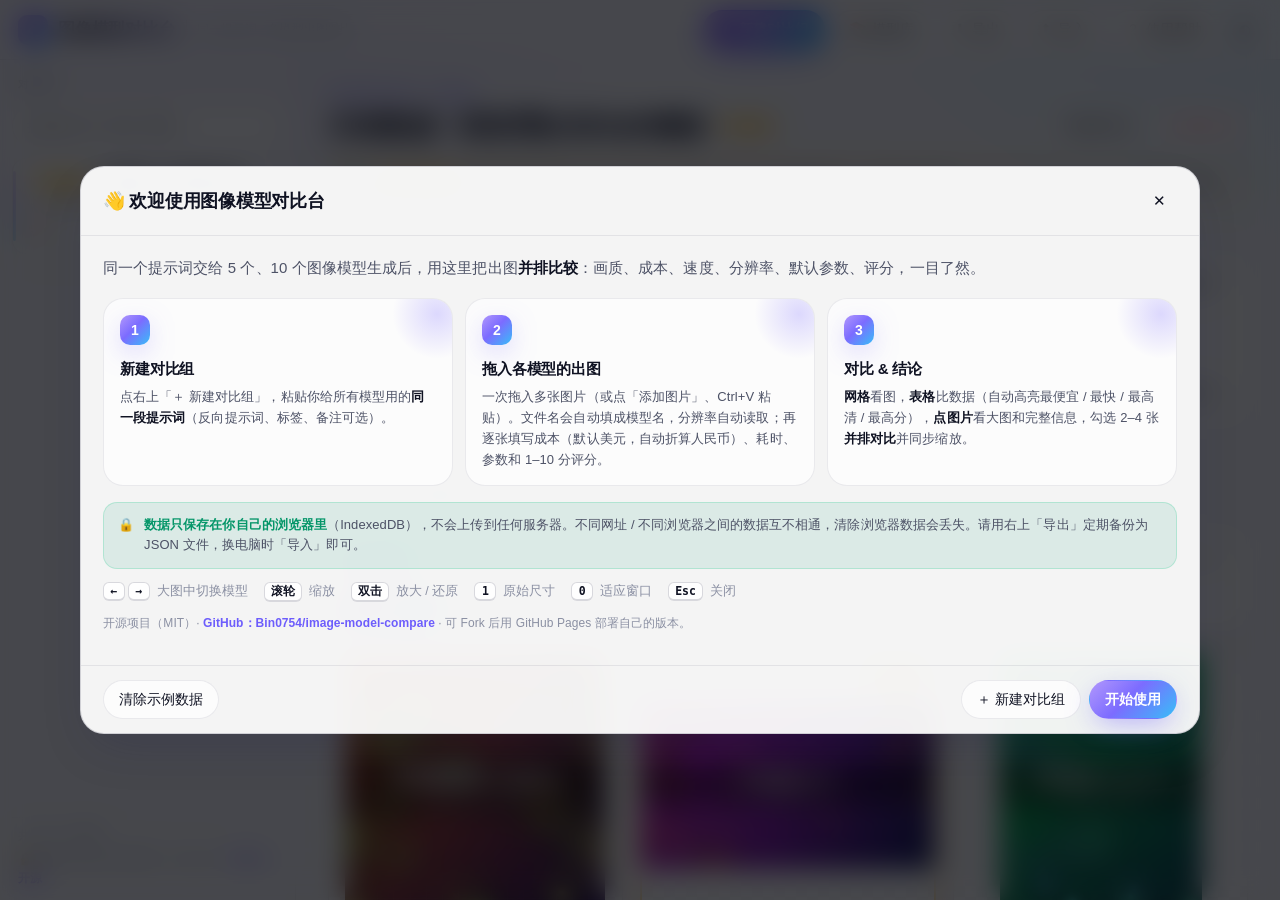
==== commit 6ceed717: "feat: 新手引导与分享优化 - 头部新增「使用帮助」按钮，首次访问自动弹出欢迎面板（三步流程、本地存储说明、快捷键） - 示例数据横幅 + 一键清除，帮助面板中可重新加载示例数据 - 侧栏底部增加" ====
--- a/index.html
+++ b/index.html
@@ -3,8 +3,23 @@
 <head>
 <meta charset="utf-8">
 <meta name="viewport" content="width=device-width,initial-scale=1">
-<title>图像模型对比台</title>
-<link rel="icon" href="data:image/svg+xml,%3Csvg xmlns='http://www.w3.org/2000/svg' viewBox='0 0 100 100'%3E%3Ctext y='.9em' font-size='90'%3E🖼️%3C/text%3E%3C/svg%3E">
+<title>图像模型对比台 · 同一提示词多模型出图对比</title>
+<meta name="description" content="同一个提示词交给多个 AI 图像模型生成后，把出图并排对比：画质、成本（美元自动折算人民币）、速度、分辨率、默认参数、10 分制评分。纯前端、零依赖，数据只保存在你的浏览器里。">
+<meta name="theme-color" content="#07080c">
+<meta property="og:type" content="website">
+<meta property="og:site_name" content="图像模型对比台">
+<meta property="og:title" content="图像模型对比台 · 同一提示词多模型出图对比">
+<meta property="og:description" content="并排对比多个 AI 图像模型的出图效果、成本、速度、分辨率与参数。纯前端，数据只存在你的浏览器里。">
+<meta property="og:url" content="https://bin0754.github.io/image-model-compare/">
+<meta property="og:image" content="https://bin0754.github.io/image-model-compare/docs/og-image.png">
+<meta property="og:image:width" content="1200">
+<meta property="og:image:height" content="630">
+<meta property="og:locale" content="zh_CN">
+<meta name="twitter:card" content="summary_large_image">
+<meta name="twitter:title" content="图像模型对比台 · Image Model Compare">
+<meta name="twitter:description" content="Compare outputs from multiple AI image models side by side — quality, cost, speed, resolution, settings. Zero-dependency, local-first.">
+<meta name="twitter:image" content="https://bin0754.github.io/image-model-compare/docs/og-image.png">
+<link rel="icon" type="image/svg+xml" href="data:image/svg+xml,%3Csvg xmlns='http://www.w3.org/2000/svg' viewBox='0 0 64 64'%3E%3Cdefs%3E%3ClinearGradient id='g' x1='0' y1='0' x2='1' y2='1'%3E%3Cstop offset='0' stop-color='%23b197fc'/%3E%3Cstop offset='.5' stop-color='%237c6cff'/%3E%3Cstop offset='1' stop-color='%2338bdf8'/%3E%3C/linearGradient%3E%3C/defs%3E%3Crect width='64' height='64' rx='16' fill='url(%23g)'/%3E%3Crect x='13' y='17' width='17' height='30' rx='4' fill='%23fff' opacity='.95'/%3E%3Crect x='34' y='17' width='17' height='30' rx='4' fill='%23fff' opacity='.55'/%3E%3C/svg%3E">
 <style>
 :root{
  --font:"Inter","SF Pro Display",-apple-system,BlinkMacSystemFont,"Segoe UI Variable Display","Segoe UI","PingFang SC","HarmonyOS Sans SC","MiSans","Microsoft YaHei UI","Microsoft YaHei","Noto Sans CJK SC","Noto Sans SC",sans-serif;
@@ -307,6 +322,28 @@
  .g3{grid-template-columns:1fr 1fr}
 }
 
+/* 示例数据提示 / 侧栏底部 / 帮助 */
+.sample-banner{display:flex;align-items:center;gap:12px;flex-wrap:wrap;margin:14px 0 2px;padding:10px 12px 10px 14px;border-radius:var(--r);border:1px solid rgba(251,191,36,.3);background:linear-gradient(90deg,rgba(251,191,36,.12),rgba(251,191,36,.03));font-size:13px;color:var(--fg2)}
+.sample-banner b{color:var(--warn)}
+.sb-ic{font-size:18px}
+.side-foot{display:flex;flex-direction:column;gap:4px;padding:8px 6px 0;border-top:1px solid var(--line)}
+.side-foot a,.help a{color:var(--acc);text-decoration:none;font-weight:600}
+.side-foot a:hover,.help a:hover{text-decoration:underline}
+.help-lead{font-size:15px;color:var(--fg2);margin:0 0 18px}
+.help-lead b{color:var(--fg)}
+.steps{display:grid;grid-template-columns:repeat(3,1fr);gap:12px}
+.step{background:var(--surface);border:1px solid var(--line);border-radius:var(--r-lg);padding:16px 16px 14px;position:relative;overflow:hidden}
+.step::after{content:"";position:absolute;right:-30px;top:-30px;width:90px;height:90px;border-radius:50%;background:radial-gradient(circle,rgba(124,108,255,.25),transparent 70%)}
+.step-n{width:30px;height:30px;border-radius:10px;background:var(--acc-grad);color:#fff;display:grid;place-items:center;font-weight:800;box-shadow:var(--acc-glow)}
+.step h3{margin:12px 0 6px;font-size:15px;letter-spacing:-.01em}
+.step p{margin:0;color:var(--fg2);font-size:13px}
+.step b{color:var(--fg)}
+.help-note{display:flex;gap:10px;margin:16px 0 12px;padding:12px 14px;border-radius:var(--r);background:var(--goodbg);border:1px solid rgba(52,211,153,.25);font-size:13px;color:var(--fg2)}
+.help-note b{color:var(--good)}
+.help-keys{display:flex;flex-wrap:wrap;gap:8px 16px;font-size:12.5px;color:var(--fg3);margin-bottom:10px}
+kbd{display:inline-block;min-width:22px;padding:1px 6px;margin-right:3px;border-radius:6px;border:1px solid var(--line2);border-bottom-width:2px;background:var(--surface2);font:600 11.5px var(--mono);color:var(--fg);text-align:center}
+@media (max-width:900px){.steps{grid-template-columns:1fr}}
+
 </style>
 </head>
 <body>
@@ -318,6 +355,7 @@
   <button id="btnModels" class="btn">📚 <span class="lbl-txt">模型库</span></button>
   <button id="btnExport" class="btn" title="导出全部数据（含图片）为一个 JSON 文件">⬇ <span class="lbl-txt">导出</span></button>
   <button id="btnImport" class="btn" title="从导出的 JSON 文件导入">⬆ <span class="lbl-txt">导入</span></button>
+  <button id="btnHelp" class="btn" title="使用帮助">？<span class="lbl-txt">使用帮助</span></button>
   <button id="btnTheme" class="icon-btn" title="切换深色 / 浅色">◐</button>
 </header>
 <div class="layout">
@@ -325,7 +363,7 @@
     <div class="side-title">对比组</div>
     <input id="search" type="search" placeholder="搜索提示词 / 标签 / 模型…">
     <div id="setList"></div>
-    <div class="hint" id="storageHint"></div>
+    <div class="side-foot"><div class="hint" id="storageHint"></div><div class="hint">🔒 数据只保存在本浏览器，不会上传 · <a href="https://github.com/Bin0754/image-model-compare" target="_blank" rel="noopener">GitHub 开源</a></div></div>
   </aside>
   <main id="main"></main>
 </div>
@@ -415,7 +453,7 @@
   <div class="p">${esc(s.prompt||'（无提示词）')}</div>
   <div class="s"><span>📅 ${esc(s.date||'')}</span><span>🖼 ${n} 张</span>${(s.tags||[]).filter(t=>t!=='示例数据').slice(0,3).map(t=>`<span class="tag">${esc(t)}</span>`).join('')}</div></div>`}).join('')
   :`<div class="hint" style="padding:10px">${q?'没有匹配的对比组':'还没有对比组，点右上角「新建对比组」'}</div>`;
- $('#storageHint').textContent=`共 ${S.sets.length} 组 · ${S.entries.length} 张图 · 数据保存在本浏览器`;
+ $('#storageHint').textContent=`共 ${S.sets.length} 组 · ${S.entries.length} 张图`;
 }
 
 /* ========== 渲染：主区 ========== */
@@ -435,8 +473,9 @@
  if(best.score.size)sum.push(`<span class="sum-item"><span class="ic">⭐</span>最高分 <b>${names(best.score)}</b></span>`);
  m.innerHTML=`<section class="set-head">
   <div class="eyebrow">Comparison · 对比组</div>
-  <div class="row"><h1>${esc(s.title||'未命名对比组')}</h1>${s.sample?'<span class="badge warn">示例数据 · 数值均为虚构，可删除</span>':''}<div class="spacer"></div>
+  <div class="row"><h1>${esc(s.title||'未命名对比组')}</h1>${s.sample?'<span class="badge warn">示例数据</span>':''}<div class="spacer"></div>
    <button class="btn sm" data-act="editSet">✎ 编辑组信息</button><button class="btn sm danger" data-act="delSet">🗑 删除此组</button></div>
+  ${s.sample?`<div class="sample-banner"><span class="sb-ic">🧪</span><div><b>这是示例数据</b>：图片是本地绘制的占位图，模型名、价格、耗时、评分都是虚构的，只用来演示功能。</div><div class="spacer"></div><button class="btn sm" data-act="clearSamples">一键清除示例数据</button></div>`:''}
   <div class="meta-line"><span>📅 ${esc(s.date||'')}</span><span>· ${all.length} 个模型</span>${(s.tags||[]).map(t=>`<span class="tag">${esc(t)}</span>`).join('')}</div>
   <div class="prompt-box"><div class="pb-row"><div class="lbl">提示词<button class="link" data-act="copyPrompt" style="padding:0;text-align:left">复制</button></div>${clampBox(s.id+':prompt',s.prompt||'（未填写）',2,'prompt')}</div>
    ${s.negative?`<div class="pb-row"><div class="lbl">反向提示词</div>${clampBox(s.id+':neg',s.negative,1,'prompt neg')}</div>`:''}
@@ -499,6 +538,7 @@
  else if(act==='copyPrompt'){const p=cur()?.prompt||'';try{await navigator.clipboard.writeText(p);toast('已复制提示词')}catch(e){window.prompt('复制下面的提示词：',p)}}
  else if(act==='compare')openCompare([...S.picked]);
  else if(act==='clearPick'){S.picked.clear();renderMain()}
+ else if(act==='clearSamples')clearSamples();
 });
 $('#main').addEventListener('change',ev=>{const t=ev.target;
  if(t.dataset.pick){const id=t.dataset.pick;if(t.checked){if(S.picked.size>=4){t.checked=false;toast('最多同时对比 4 张');return}S.picked.add(id)}else S.picked.delete(id);renderMain()}
@@ -513,6 +553,7 @@
 $('#btnModels').onclick=()=>openModelLib();
 $('#btnExport').onclick=()=>exportAll();
 $('#btnImport').onclick=()=>$('#importFile').click();
+$('#btnHelp').onclick=()=>openHelp();
 $('#btnMenu').onclick=()=>$('#sidebar').classList.toggle('open');
 $('#btnTheme').onclick=()=>{const t=document.documentElement.dataset.theme==='dark'?'light':'dark';document.documentElement.dataset.theme=t;pref.set('theme',t)};
 document.documentElement.dataset.theme=pref.get('theme',window.matchMedia&&matchMedia('(prefers-color-scheme: light)').matches?'light':'dark');
@@ -825,6 +866,31 @@
   await idb.put('entries',e);S.entries.push(e)}
  S.cur=s.id}
 
+/* ========== 示例数据管理 / 使用帮助 ========== */
+async function clearSamples(){const ids=S.sets.filter(s=>s.sample).map(s=>s.id);if(!ids.length)return;
+ for(const e of S.entries.filter(e=>ids.includes(e.setId))){await idb.del('entries',e.id);dropUrl(e.id)}
+ for(const id of ids)await idb.del('sets',id);
+ S.entries=S.entries.filter(e=>!ids.includes(e.setId));S.sets=S.sets.filter(s=>!ids.includes(s.id));
+ if(ids.includes(S.cur)){S.cur=sortedSets()[0]?.id||null;pref.set('cur',S.cur)}S.picked.clear();renderAll();toast('已清除示例数据（可在「使用帮助」里重新加载）')}
+async function reloadSamples(){if(S.sets.some(s=>s.id==='sample-set')){selectSet('sample-set');return}await seedSample();selectSet('sample-set');toast('已加载示例数据')}
+function openHelp(first){
+ const hasSample=S.sets.some(s=>s.sample);
+ const m=showModal({wide:true,title:first?'👋 欢迎使用图像模型对比台':'使用帮助',onClose:()=>pref.set('welcomed',true),body:`<div class="help">
+  <p class="help-lead">同一个提示词交给 5 个、10 个图像模型生成后，用这里把出图<b>并排比较</b>：画质、成本、速度、分辨率、默认参数、评分，一目了然。</p>
+  <div class="steps">
+   <div class="step"><div class="step-n">1</div><h3>新建对比组</h3><p>点右上「＋ 新建对比组」，粘贴你给所有模型用的<b>同一段提示词</b>（反向提示词、标签、备注可选）。</p></div>
+   <div class="step"><div class="step-n">2</div><h3>拖入各模型的出图</h3><p>一次拖入多张图片（或点「添加图片」、Ctrl+V 粘贴）。文件名会自动填成模型名，分辨率自动读取；再逐张填写成本（默认美元，自动折算人民币）、耗时、参数和 1–10 分评分。</p></div>
+   <div class="step"><div class="step-n">3</div><h3>对比 & 结论</h3><p><b>网格</b>看图，<b>表格</b>比数据（自动高亮最便宜 / 最快 / 最高清 / 最高分），<b>点图片</b>看大图和完整信息，勾选 2–4 张<b>并排对比</b>并同步缩放。</p></div>
+  </div>
+  <div class="help-note"><span>🔒</span><div><b>数据只保存在你自己的浏览器里</b>（IndexedDB），不会上传到任何服务器。不同网址 / 不同浏览器之间的数据互不相通，清除浏览器数据会丢失。请用右上「导出」定期备份为 JSON 文件，换电脑时「导入」即可。</div></div>
+  <div class="help-keys"><span><kbd>←</kbd><kbd>→</kbd> 大图中切换模型</span><span><kbd>滚轮</kbd> 缩放</span><span><kbd>双击</kbd> 放大 / 还原</span><span><kbd>1</kbd> 原始尺寸</span><span><kbd>0</kbd> 适应窗口</span><span><kbd>Esc</kbd> 关闭</span></div>
+  <p class="hint">开源项目（MIT）· <a href="https://github.com/Bin0754/image-model-compare" target="_blank" rel="noopener">GitHub：Bin0754/image-model-compare</a> · 可 Fork 后用 GitHub Pages 部署自己的版本。</p>
+ </div>`,footer:`${hasSample?'<button class="btn" id="helpClear" style="margin-right:auto">清除示例数据</button>':'<button class="btn" id="helpSample" style="margin-right:auto">加载示例数据</button>'}<button class="btn" id="helpNew">＋ 新建对比组</button><button class="btn primary" data-close>开始使用</button>`});
+ $('#helpNew',m.el).onclick=()=>{m.close();openSetForm()};
+ const hc=$('#helpClear',m.el);if(hc)hc.onclick=()=>{m.close();clearSamples()};
+ const hs=$('#helpSample',m.el);if(hs)hs.onclick=()=>{m.close();reloadSamples()};
+}
+
 /* ========== 启动 ========== */
 (async function init(){
  try{db=await openDB()}catch(e){$('#main').innerHTML=`<div class="empty"><div class="big">⚠️</div><h2>无法打开本地数据库</h2><p>浏览器禁用了 IndexedDB（可能是无痕模式或隐私设置）。请用普通窗口的 Chrome / Edge / Firefox 打开。</p><p class="hint">${esc(e&&e.message)}</p></div>`;return}
@@ -833,6 +899,7 @@
  else await migrateDB();
  if(!S.sets.find(s=>s.id===S.cur))S.cur=sortedSets()[0]?.id||null;
  renderAll();
+ if(!pref.get('welcomed',false))openHelp(true);
  window.__ready=true;
  if(navigator.storage&&navigator.storage.persist)navigator.storage.persist().catch(()=>{});
 })();
